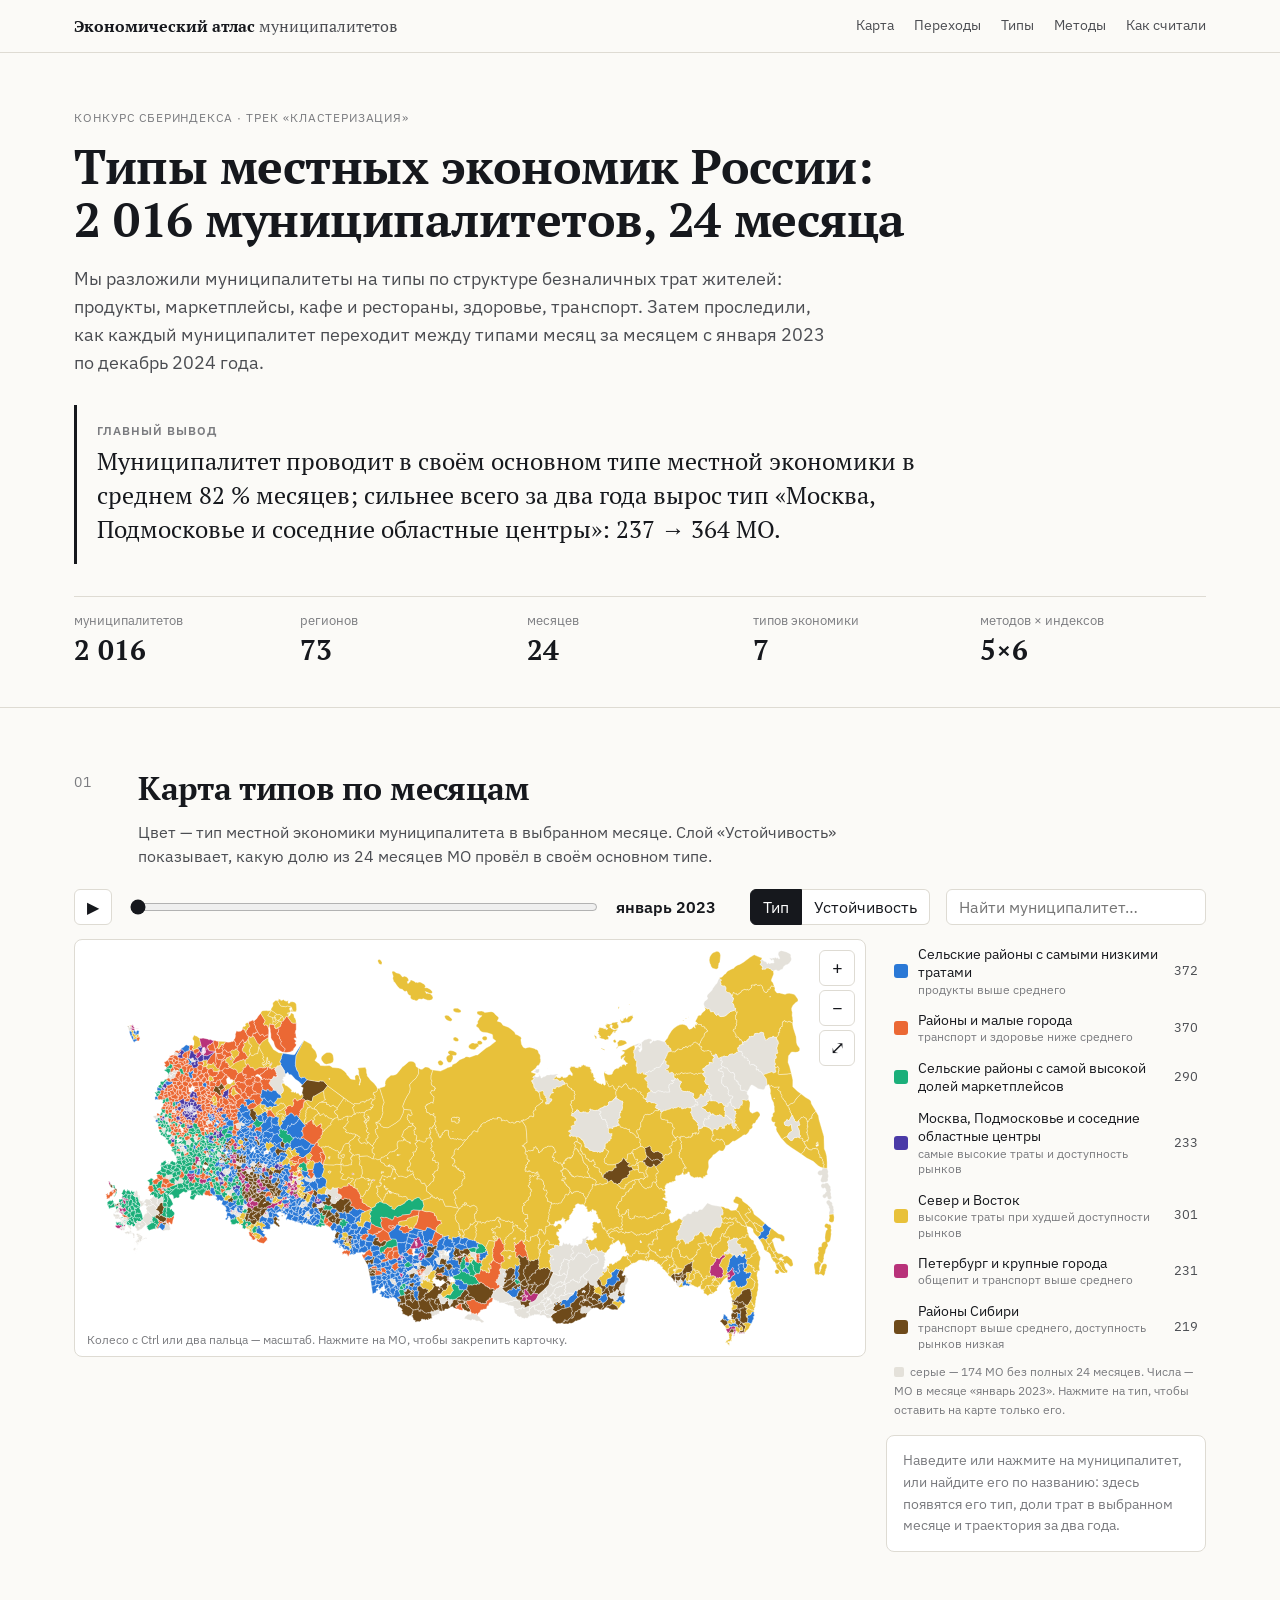
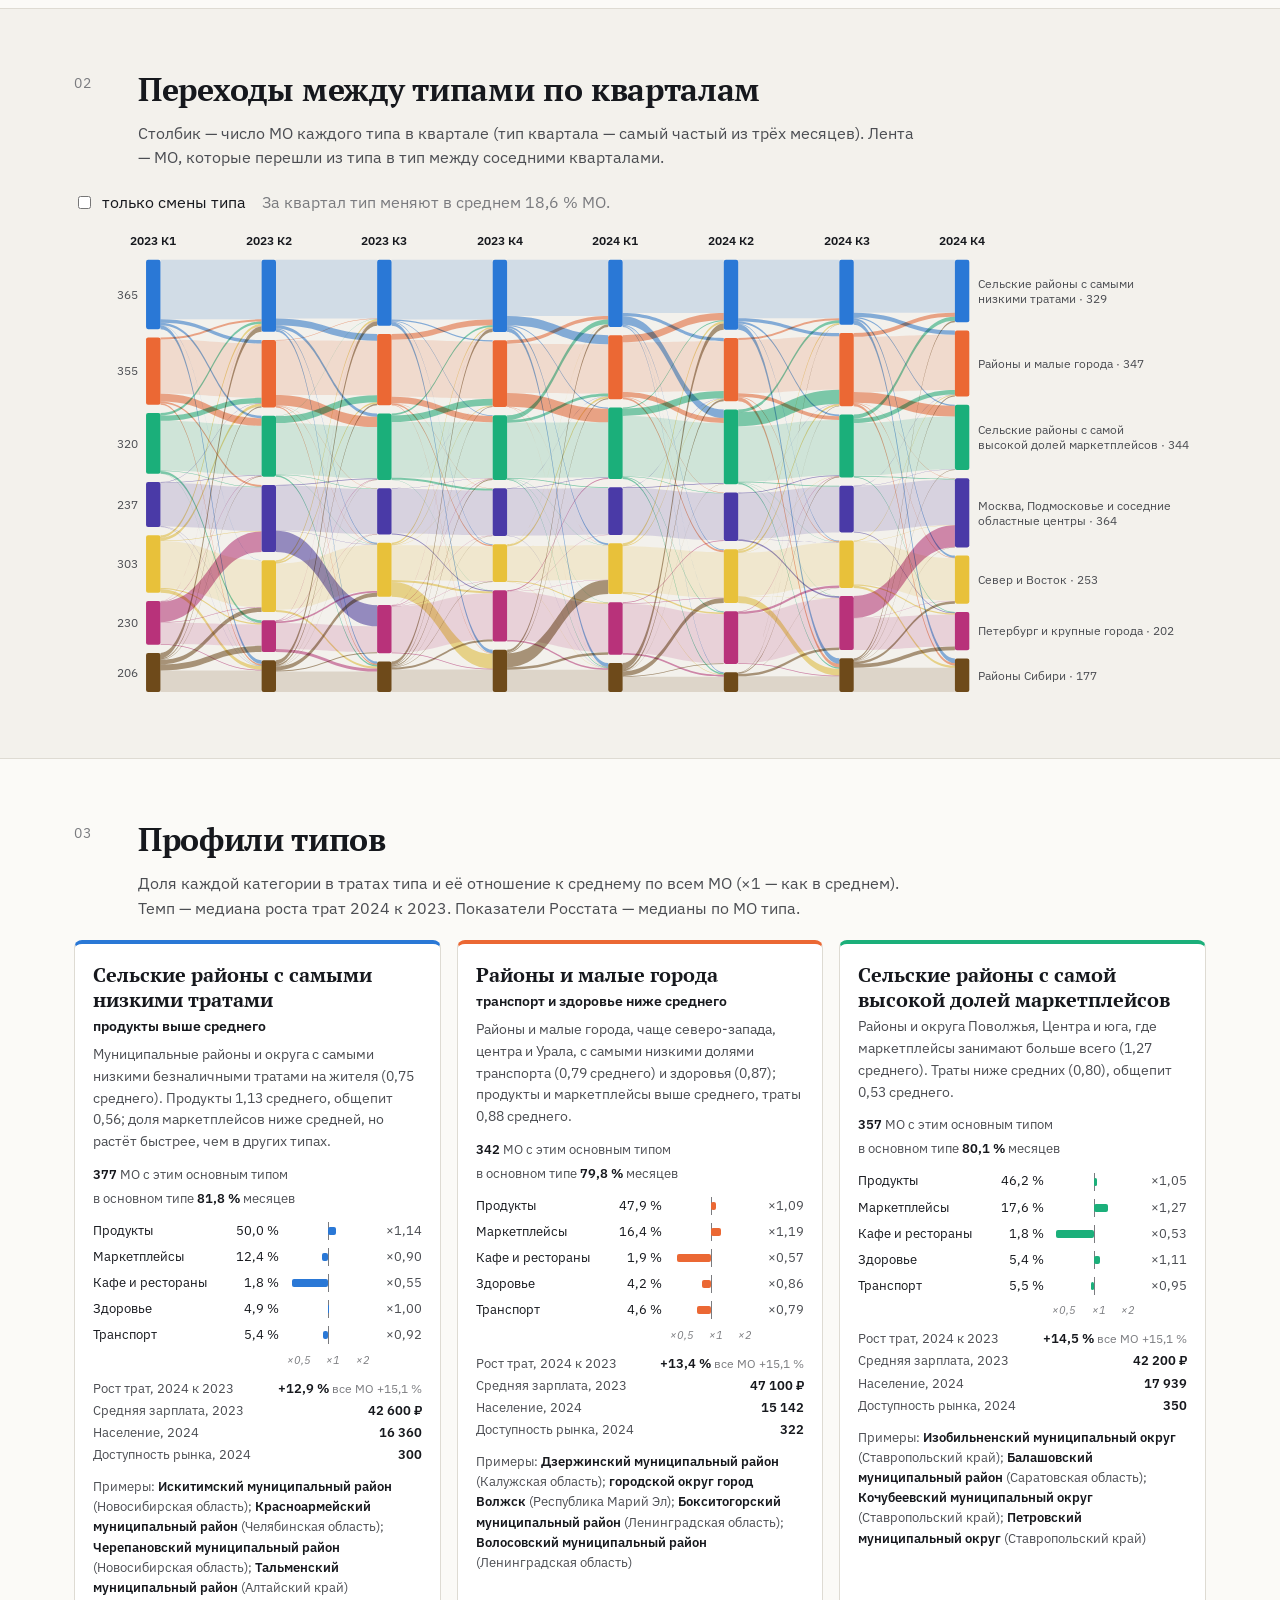
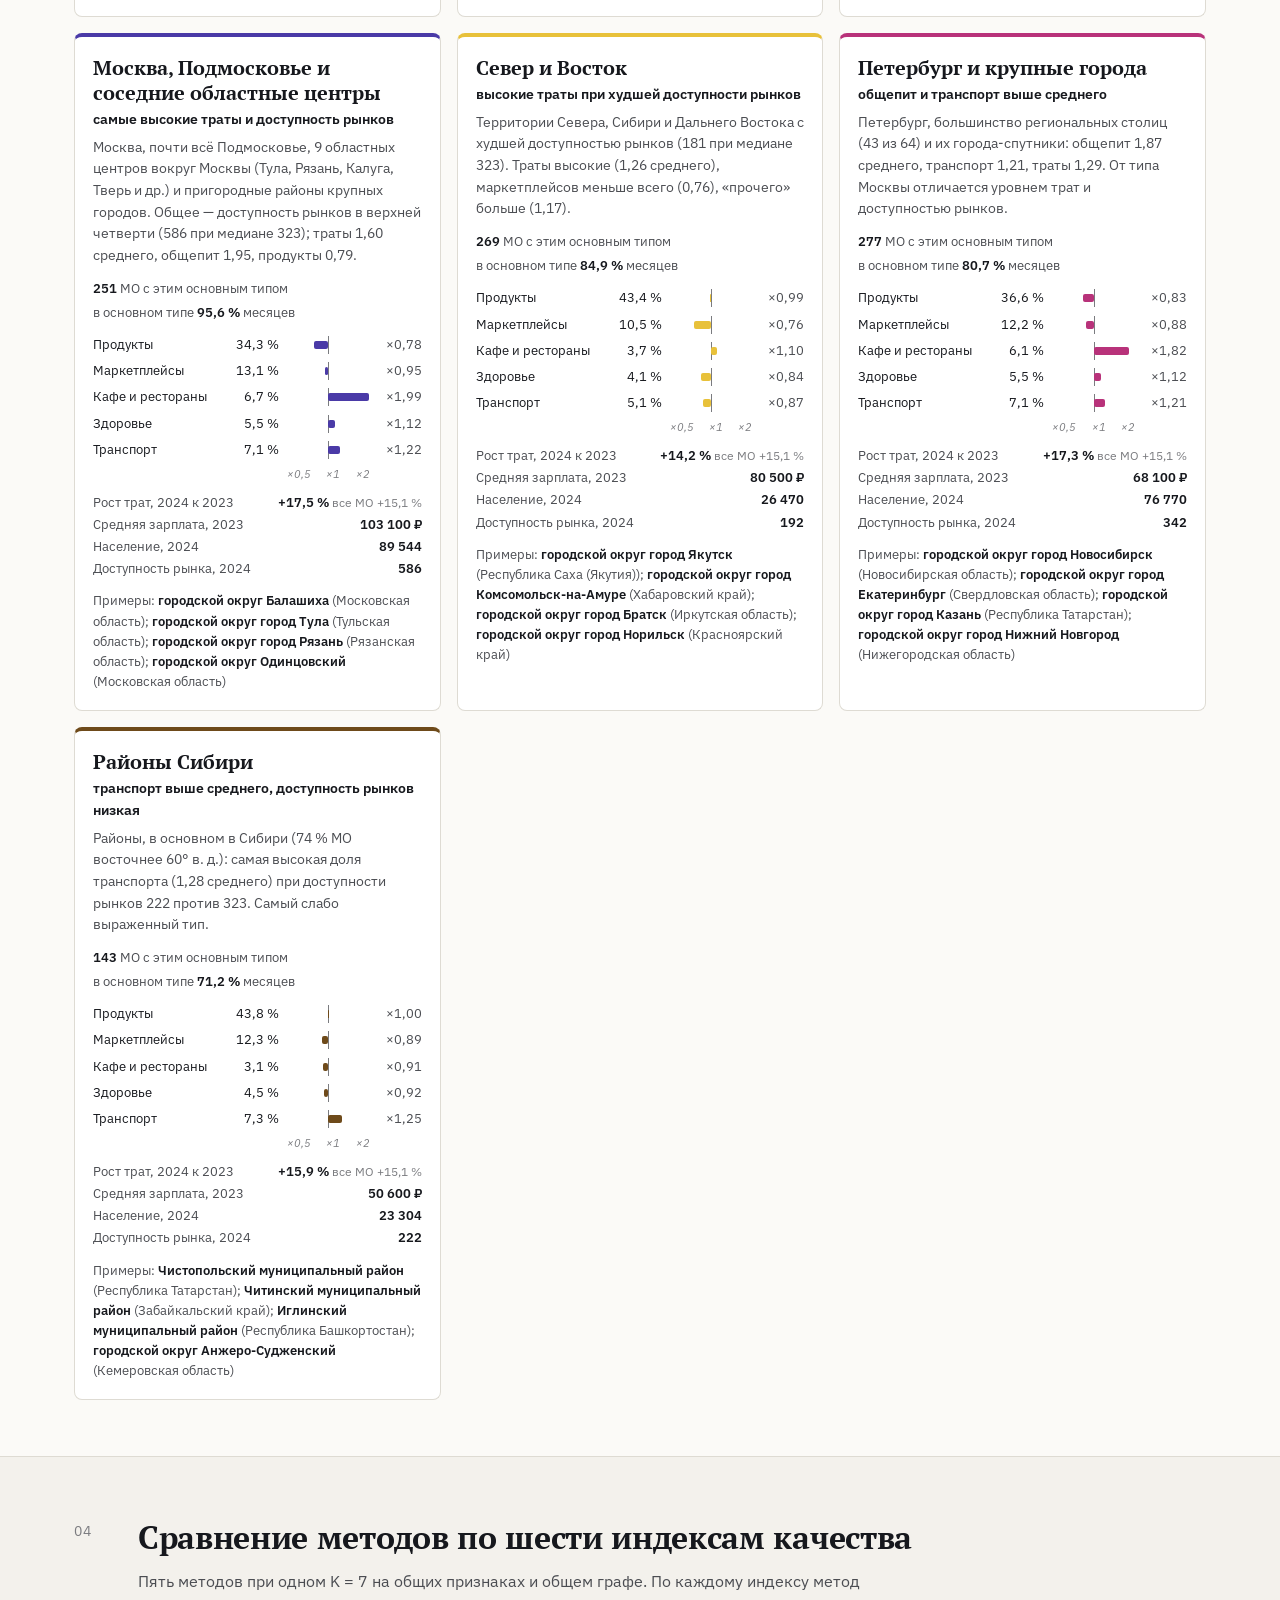
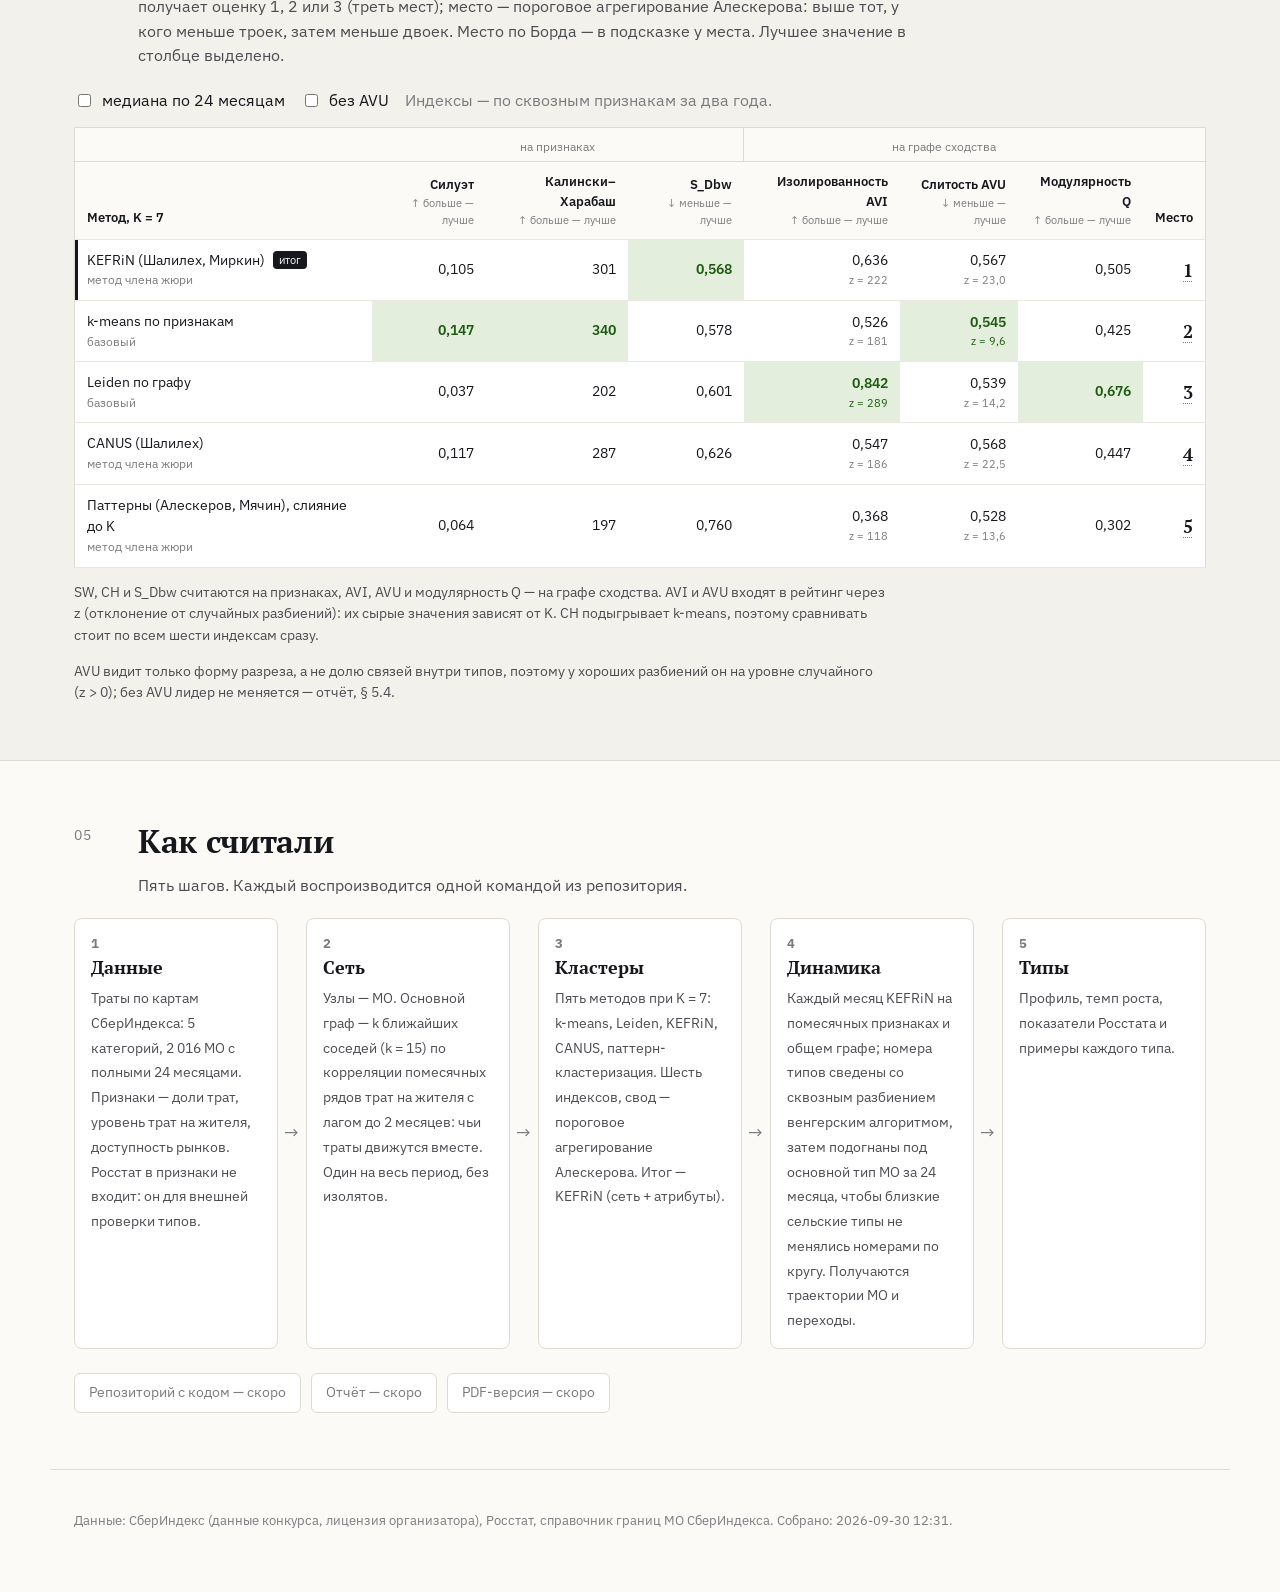
==== site/index.html @ 8ddd63b5 "Экономический атлас муниципалитетов: конвейер, отчёт, лендинг Типы местного потребления 2 016 МО по " ====
<!doctype html>
<html lang="ru">
<head>
<meta charset="utf-8">
<meta name="viewport" content="width=device-width, initial-scale=1">
<title>Экономический атлас муниципалитетов</title>
<meta name="description" content="Типы местных экономик 2 016 муниципалитетов России по безналичным тратам жителей (СберИндекс) и их изменение по месяцам 2023–2024 годов.">
<link rel="preconnect" href="https://fonts.googleapis.com">
<link rel="preconnect" href="https://fonts.gstatic.com" crossorigin>
<link href="https://fonts.googleapis.com/css2?family=IBM+Plex+Sans:wght@400;500;600&family=PT+Serif:wght@400;700&display=swap" rel="stylesheet">
<link rel="stylesheet" href="assets/style.css">
</head>
<body>
<header class="top">
  <div class="wrap top-in">
    <a class="brand" href="#top">Экономический атлас <span>муниципалитетов</span></a>
    <nav>
      <a href="#map">Карта</a><a href="#flows">Переходы</a><a href="#types">Типы</a><a href="#methods">Методы</a><a href="#method">Как считали</a>
    </nav>
  </div>
</header>

<main id="top">
  <section class="hero wrap">
    <p class="kicker">Конкурс СберИндекса · трек «Кластеризация»</p>
    <h1>Типы местных экономик России: <span class="nowrap" id="h-n">2 016</span> муниципалитетов, 24&nbsp;месяца</h1>
    <p class="lede">Мы разложили муниципалитеты на типы по структуре безналичных трат жителей: продукты, маркетплейсы, кафе и рестораны, здоровье, транспорт. Затем проследили, как каждый муниципалитет переходит между типами месяц за месяцем с января 2023 по декабрь 2024 года.</p>
    <p class="headline"><span class="hl-label">Главный вывод</span><span id="headline"></span></p>
    <dl class="facts" id="facts"></dl>
  </section>

  <section class="block" id="map">
    <div class="wrap">
      <header class="sec-head"><span class="num">01</span><div><h2>Карта типов по месяцам</h2>
        <p class="sub">Цвет — тип местной экономики муниципалитета в выбранном месяце. Слой «Устойчивость» показывает, какую долю из 24 месяцев МО провёл в своём основном типе.</p></div></header>
      <div class="controls">
        <button id="play" class="btn" type="button" aria-label="Проиграть по месяцам">▶</button>
        <label class="slider"><span class="sr">Месяц</span><input id="month" type="range" min="0" max="23" value="0" step="1"></label>
        <output id="month-label" class="month-label"></output>
        <div class="seg" role="group" aria-label="Слой карты">
          <button type="button" class="on" data-layer="type">Тип</button><button type="button" data-layer="stab">Устойчивость</button>
        </div>
        <label class="search"><span class="sr">Найти муниципалитет</span>
          <input id="search" list="mo-list" placeholder="Найти муниципалитет…" autocomplete="off"><datalist id="mo-list"></datalist></label>
      </div>
      <div class="map-grid">
        <div class="map-box">
          <svg id="map-svg" role="img" aria-label="Карта муниципалитетов России, окрашенных по типу экономики"></svg>
          <div class="zoom"><button type="button" data-z="in" aria-label="Приблизить">+</button><button type="button" data-z="out" aria-label="Отдалить">−</button><button type="button" data-z="reset" aria-label="Вся страна">⤢</button></div>
          <p class="hint">Колесо с Ctrl или два пальца — масштаб. Нажмите на МО, чтобы закрепить карточку.</p>
        </div>
        <aside class="side">
          <div id="legend" class="legend"></div>
          <div id="card" class="card"><p class="muted">Наведите или нажмите на муниципалитет, или найдите его по названию: здесь появятся его тип, доли трат в выбранном месяце и траектория за два года.</p></div>
        </aside>
      </div>
    </div>
  </section>

  <section class="block alt" id="flows">
    <div class="wrap">
      <header class="sec-head"><span class="num">02</span><div><h2>Переходы между типами по кварталам</h2>
        <p class="sub">Столбик — число МО каждого типа в квартале (тип квартала — самый частый из трёх месяцев). Лента — МО, которые перешли из типа в тип между соседними кварталами.</p></div></header>
      <div class="controls">
        <label class="check"><input type="checkbox" id="only-moves"> только смены типа</label>
        <span class="muted" id="flow-stat"></span>
      </div>
      <p class="swipe muted">Диаграмма шире экрана — листайте вбок.</p>
      <div class="scroll-x"><svg id="alluvial" role="img" aria-label="Аллювиальная диаграмма переходов МО между типами"></svg></div>
    </div>
  </section>

  <section class="block" id="types">
    <div class="wrap">
      <header class="sec-head"><span class="num">03</span><div><h2>Профили типов</h2>
        <p class="sub">Доля каждой категории в тратах типа и её отношение к среднему по всем МО (×1 — как в среднем). Темп — медиана роста трат 2024 к 2023. Показатели Росстата — медианы по МО типа.</p></div></header>
      <div id="profiles" class="profiles"></div>
    </div>
  </section>

  <section class="block alt" id="methods">
    <div class="wrap">
      <header class="sec-head"><span class="num">04</span><div><h2>Сравнение методов по шести индексам качества</h2>
        <p class="sub">Пять методов при одном K&nbsp;=&nbsp;7 на общих признаках и общем графе. По каждому индексу метод получает оценку 1, 2 или 3 (треть мест); место — пороговое агрегирование Алескерова: выше тот, у кого меньше троек, затем меньше двоек. Место по Борда — в подсказке у места. Лучшее значение в столбце выделено.</p></div></header>
      <div class="controls">
        <label class="check"><input type="checkbox" id="m-month"> медиана по 24 месяцам</label>
        <label class="check"><input type="checkbox" id="m-noavu"> без AVU</label>
        <span class="muted" id="m-state"></span>
      </div>
      <p class="swipe muted">Таблица шире экрана — листайте вбок, место в последнем столбце.</p>
      <div class="scroll-x"><table id="methods-table" class="mtable"></table></div>
      <p class="note">SW, CH и S_Dbw считаются на признаках, AVI, AVU и модулярность Q — на графе сходства. AVI и AVU входят в рейтинг через z (отклонение от случайных разбиений): их сырые значения зависят от K. CH подыгрывает k-means, поэтому сравнивать стоит по всем шести индексам сразу.</p>
      <p class="note">AVU видит только форму разреза, а не долю связей внутри типов, поэтому у хороших разбиений он на уровне случайного (z&nbsp;&gt;&nbsp;0); без AVU лидер не меняется — <span id="avu-link"></span>.</p>
    </div>
  </section>

  <section class="block" id="method">
    <div class="wrap">
      <header class="sec-head"><span class="num">05</span><div><h2>Как считали</h2>
        <p class="sub">Пять шагов. Каждый воспроизводится одной командой из репозитория.</p></div></header>
      <ol class="pipeline">
        <li><b>Данные</b><span>Траты по картам СберИндекса: 5 категорий, 2 016 МО с полными 24 месяцами. Признаки — доли трат, уровень трат на жителя, доступность рынков. Росстат в признаки не входит: он для внешней проверки типов.</span></li>
        <li><b>Сеть</b><span>Узлы — МО. Основной граф — k ближайших соседей (k&nbsp;=&nbsp;15) по корреляции помесячных рядов трат на жителя с лагом до 2 месяцев: чьи траты движутся вместе. Один на весь период, без изолятов.</span></li>
        <li><b>Кластеры</b><span>Пять методов при K&nbsp;=&nbsp;7: k-means, Leiden, KEFRiN, CANUS, паттерн-кластеризация. Шесть индексов, свод — пороговое агрегирование Алескерова. Итог — KEFRiN (сеть + атрибуты).</span></li>
        <li><b>Динамика</b><span>Каждый месяц KEFRiN на помесячных признаках и общем графе; номера типов сведены со сквозным разбиением венгерским алгоритмом, затем подогнаны под основной тип МО за 24 месяца, чтобы близкие сельские типы не менялись номерами по кругу. Получаются траектории МО и переходы.</span></li>
        <li><b>Типы</b><span>Профиль, темп роста, показатели Росстата и примеры каждого типа.</span></li>
      </ol>
      <p class="links" id="links"></p>
    </div>
  </section>
</main>

<footer class="foot wrap">
  <p>Данные: СберИндекс (данные конкурса, лицензия организатора), Росстат, справочник границ МО СберИндекса. Собрано: <span id="built"></span>.</p>
</footer>

<div id="tip" class="tip" hidden></div>
<script src="vendor/d3.min.js"></script>
<script src="data/atlas.js"></script>
<script src="assets/app.js"></script>
</body>
</html>
---- site/assets/style.css ----
:root {
  --bg: #fbfaf7;
  --bg-alt: #f3f1ec;
  --surface: #ffffff;
  --ink: #16181d;
  --ink-2: #4b4d52;
  --ink-3: #7a7b7f;
  --rule: #dedbd3;
  --rule-2: #ebe8e1;
  --accent: #1c5cab;
  --best: #e3efdc;
  --best-ink: #1d5b12;
  --warn-bg: #fff4d1;
  --warn-ink: #6b4d00;
  --serif: "PT Serif", Georgia, "Times New Roman", serif;
  --sans: "IBM Plex Sans", system-ui, -apple-system, "Segoe UI", Roboto, sans-serif;
}
* { box-sizing: border-box; }
html { scroll-behavior: smooth; scroll-padding-top: 64px; }
body { margin: 0; background: var(--bg); color: var(--ink); font: 16px/1.55 var(--sans); font-variant-numeric: tabular-nums; -webkit-font-smoothing: antialiased; }
.wrap { max-width: 1180px; margin: 0 auto; padding: 0 24px; }
h1, h2 { font-family: var(--serif); font-weight: 700; letter-spacing: -0.01em; }
a { color: var(--accent); }
.nowrap { white-space: nowrap; }
.muted { color: var(--ink-3); }
.sr { position: absolute; width: 1px; height: 1px; overflow: hidden; clip: rect(0 0 0 0); }
button { font: inherit; color: inherit; }

.stub-note { background: var(--warn-bg); color: var(--warn-ink); border: 1px solid #ecd48a; border-radius: 6px; font-size: 14px; padding: 8px 14px; margin: -4px 0 18px; max-width: 820px; }
.stub-note b { font-weight: 600; }

.top { position: sticky; top: 0; z-index: 20; background: rgba(251,250,247,.94); backdrop-filter: blur(6px); border-bottom: 1px solid var(--rule); }
.top-in { display: flex; align-items: center; justify-content: space-between; gap: 16px; height: 52px; }
.brand { font-family: var(--serif); font-weight: 700; color: var(--ink); text-decoration: none; white-space: nowrap; }
.brand span { font-weight: 400; color: var(--ink-2); }
.top nav { display: flex; gap: 20px; overflow-x: auto; scrollbar-width: none; }
.top nav a { color: var(--ink-2); text-decoration: none; font-size: 14px; white-space: nowrap; }
.top nav a:hover { color: var(--ink); }

.hero { padding: 56px 24px 40px; }
.kicker { text-transform: uppercase; letter-spacing: .08em; font-size: 12px; color: var(--ink-3); margin: 0 0 12px; }
.hero h1 { font-size: clamp(30px, 4.4vw, 48px); line-height: 1.12; margin: 0 0 18px; max-width: 900px; }
.lede { font-size: 18px; color: var(--ink-2); max-width: 760px; margin: 0 0 28px; }
.headline { font-family: var(--serif); font-size: clamp(19px, 2.2vw, 24px); line-height: 1.4; max-width: 900px; margin: 0 0 32px; padding: 18px 0 18px 20px; border-left: 3px solid var(--ink); }
.hl-label { display: block; font: 600 12px/1.4 var(--sans); text-transform: uppercase; letter-spacing: .08em; color: var(--ink-3); margin-bottom: 6px; }
.facts { display: grid; grid-template-columns: repeat(5, minmax(0, 1fr)); gap: 0; margin: 0; border-top: 1px solid var(--rule); }
.facts div { padding: 14px 16px 0 0; }
.facts dt { font-size: 13px; color: var(--ink-3); }
.facts dd { margin: 2px 0 0; font: 700 28px/1.2 var(--serif); }

.block { padding: 56px 0; border-top: 1px solid var(--rule); }
.block.alt { background: var(--bg-alt); }
.sec-head { display: grid; grid-template-columns: 56px 1fr; gap: 8px; margin-bottom: 20px; }
.num { font: 400 14px/2.6 var(--sans); color: var(--ink-3); letter-spacing: .06em; }
.sec-head h2 { font-size: clamp(24px, 2.8vw, 32px); margin: 0 0 6px; }
.sub { margin: 0; color: var(--ink-2); max-width: 780px; }

.controls { display: flex; flex-wrap: wrap; align-items: center; gap: 12px 16px; margin: 0 0 14px; }
.btn, .seg button, .zoom button { border: 1px solid var(--rule); background: var(--surface); border-radius: 6px; height: 36px; min-width: 36px; padding: 0 12px; cursor: pointer; }
.btn:hover, .seg button:hover, .zoom button:hover { border-color: var(--ink-3); }
.slider { flex: 1 1 260px; display: flex; }
.slider input { width: 100%; accent-color: var(--ink); }
.month-label { font-weight: 600; min-width: 118px; }
.seg { display: inline-flex; }
.seg button { border-radius: 0; }
.seg button:first-child { border-radius: 6px 0 0 6px; }
.seg button:last-child { border-radius: 0 6px 6px 0; border-left: 0; }
.seg button.on { background: var(--ink); color: #fff; border-color: var(--ink); }
.search input { height: 36px; width: 260px; max-width: 100%; border: 1px solid var(--rule); border-radius: 6px; padding: 0 12px; font: inherit; background: var(--surface); }
.check { display: inline-flex; gap: 8px; align-items: center; cursor: pointer; }
.check input { accent-color: var(--ink); }

.map-grid { display: grid; grid-template-columns: minmax(0, 1fr) 320px; gap: 20px; align-items: start; }
.map-box { position: relative; background: var(--surface); border: 1px solid var(--rule); border-radius: 8px; overflow: hidden; }
#map-svg { display: block; width: 100%; height: auto; aspect-ratio: 1.9; touch-action: pan-y; }
#map-svg path { stroke: #fff; stroke-width: .35; vector-effect: non-scaling-stroke; cursor: pointer; }
#map-svg path.sel { stroke: var(--ink); stroke-width: 1.8; }
.zoom { position: absolute; top: 10px; right: 10px; display: flex; flex-direction: column; gap: 4px; }
.zoom button { padding: 0; font-size: 18px; line-height: 1; }
.hint { position: absolute; left: 12px; bottom: 6px; margin: 0; font-size: 12px; color: var(--ink-3); pointer-events: none; }

.side { display: grid; gap: 16px; }
.legend { display: grid; gap: 2px; }
.legend button { display: grid; grid-template-columns: 14px 1fr auto; gap: 10px; align-items: center; text-align: left; border: 0; background: none; padding: 6px 8px; border-radius: 6px; cursor: pointer; }
.legend button:hover { background: var(--bg-alt); }
.legend button.off { opacity: .35; }
.legend .sw { width: 14px; height: 14px; border-radius: 3px; }
.legend .nm { font-size: 14px; line-height: 1.3; }
.legend .nm small { display: block; color: var(--ink-3); font-size: 12px; }
.legend .ct { font-size: 13px; color: var(--ink-2); }
.legend-note { font-size: 12px; color: var(--ink-3); margin: 4px 8px 0; }
.sw-inline { display: inline-block; width: 10px; height: 10px; border-radius: 2px; background: #e4e1da; margin-right: 6px; vertical-align: -1px; }
.ramp { height: 10px; border-radius: 3px; margin: 6px 8px 2px; }
.ramp-ax { display: flex; justify-content: space-between; font-size: 12px; color: var(--ink-3); margin: 0 8px; }

.card { background: var(--surface); border: 1px solid var(--rule); border-radius: 8px; padding: 14px 16px; font-size: 14px; }
.card p { margin: 0; }
.card h3 { font: 700 17px/1.3 var(--serif); margin: 0 0 2px; }
.card .reg { color: var(--ink-3); font-size: 13px; margin-bottom: 10px; }
.type-pill { display: inline-flex; align-items: center; gap: 6px; font-weight: 600; margin-bottom: 10px; }
.type-pill i { width: 10px; height: 10px; border-radius: 2px; display: inline-block; }
.bars { display: grid; grid-template-columns: 1fr 44px; gap: 4px 8px; align-items: center; margin: 6px 0 10px; }
.bars .lbl { font-size: 12px; color: var(--ink-2); grid-column: 1 / -1; margin-top: 2px; }
.bars .trk { position: relative; height: 8px; background: var(--rule-2); border-radius: 2px; }
.bars .val { position: absolute; left: 0; top: 0; bottom: 0; background: var(--ink-2); border-radius: 2px; }
.bars .avg { position: absolute; top: -3px; bottom: -3px; width: 2px; background: var(--ink); }
.bars .n { text-align: right; font-size: 13px; }
.traj { display: grid; grid-template-columns: repeat(24, 1fr); gap: 2px; margin: 6px 0 2px; }
.traj i { height: 16px; border-radius: 2px; display: block; }
.traj i.now { outline: 2px solid var(--ink); outline-offset: 1px; }
.traj-ax { display: flex; justify-content: space-between; font-size: 11px; color: var(--ink-3); }
.cap { font-size: 12px; color: var(--ink-3); margin-top: 8px; }

.scroll-x { overflow-x: auto; }
.swipe { display: none; font-size: 13px; margin: 0 0 6px; }
#alluvial { display: block; min-width: 720px; width: 100%; height: auto; }
#alluvial .link { mix-blend-mode: multiply; }
#alluvial text { font: 12px var(--sans); fill: var(--ink-2); }
#alluvial text.q { font-weight: 600; fill: var(--ink); }

.profiles { display: grid; grid-template-columns: repeat(auto-fill, minmax(340px, 1fr)); gap: 16px; }
.prof { background: var(--surface); border: 1px solid var(--rule); border-radius: 8px; padding: 18px; border-top: 4px solid var(--c); }
.prof h3 { font: 700 20px/1.25 var(--serif); margin: 0 0 4px; }
.prof .rest { font-weight: 600; font-size: 14px; margin: 0 0 6px; }
.prof .desc { color: var(--ink-2); font-size: 14px; margin: 0 0 12px; }
.prof .meta { display: flex; flex-wrap: wrap; gap: 4px 16px; font-size: 13px; color: var(--ink-2); margin-bottom: 12px; }
.prof .meta b { color: var(--ink); font-weight: 600; }
.ratio { display: grid; grid-template-columns: 128px 50px 1fr 44px; gap: 6px 8px; align-items: center; font-size: 13px; margin-bottom: 12px; }
.ratio .v { text-align: right; }
.ratio .x { text-align: right; color: var(--ink-2); }
.ratio .trk { position: relative; height: 12px; }
.ratio .trk::before { content: ""; position: absolute; left: 50%; top: -3px; bottom: -3px; width: 1px; background: var(--ink-3); }
.ratio .bar { position: absolute; top: 2px; bottom: 2px; background: var(--c); border-radius: 2px; }
.ratio-ax { display: grid; grid-template-columns: 128px 50px 1fr 44px; gap: 8px; font-size: 11px; color: var(--ink-3); margin: -6px 0 10px; }
.ratio-ax span:nth-child(3) { display: flex; justify-content: space-between; }
.prof dl { display: grid; grid-template-columns: 1fr auto; gap: 2px 12px; margin: 0 0 12px; font-size: 13px; }
.prof dt { color: var(--ink-2); }
.prof dd { margin: 0; text-align: right; font-weight: 600; white-space: nowrap; }
.prof dd .muted { font-weight: 400; font-size: 12px; }
.prof .ex { font-size: 13px; color: var(--ink-2); margin: 0; }
.prof .ex b { color: var(--ink); font-weight: 600; }

.mtable { width: 100%; border-collapse: collapse; background: var(--surface); border: 1px solid var(--rule); font-size: 14px; min-width: 760px; }
.mtable th, .mtable td { padding: 10px 12px; border-bottom: 1px solid var(--rule-2); text-align: right; }
.mtable th:first-child, .mtable td:first-child { text-align: left; min-width: 190px; position: sticky; left: 0; background: var(--surface); z-index: 1; }
.mtable thead th:first-child { background: var(--bg); }
.mtable thead th { font-weight: 600; font-size: 13px; vertical-align: bottom; background: var(--bg); }
.mtable tr.grp th { text-align: center; font-size: 12px; font-weight: 400; color: var(--ink-3); border-bottom: 1px solid var(--rule); padding-bottom: 4px; }
.mtable tr.grp th:nth-child(3) { border-left: 1px solid var(--rule); }
.mtable thead small { display: block; font-weight: 400; color: var(--ink-3); }
.mtable td.best { background: var(--best); color: var(--best-ink); font-weight: 600; }
.mtable .fam { display: block; font-size: 12px; color: var(--ink-3); }
.mtable td small { display: block; font-size: 11px; color: var(--ink-3); font-weight: 400; }
.mtable td.best small { color: var(--best-ink); }
.mtable .off { opacity: .35; }
.mtable .tag { display: inline-block; margin-left: 8px; padding: 0 6px; border-radius: 4px; background: var(--ink); color: #fff; font-size: 11px; line-height: 18px; vertical-align: 1px; }
.mtable td.place { font: 700 18px var(--serif); cursor: help; text-decoration: underline dotted var(--ink-3); text-underline-offset: 4px; text-decoration-thickness: 1px; }
.mtable tr.win td:first-child { box-shadow: inset 3px 0 0 var(--ink); }
.note { font-size: 14px; color: var(--ink-2); max-width: 820px; margin: 14px 0 0; }

.pipeline { list-style: none; padding: 0; margin: 0 0 24px; display: grid; grid-template-columns: repeat(5, minmax(0, 1fr)); gap: 28px; counter-reset: s; }
.pipeline li { position: relative; background: var(--surface); border: 1px solid var(--rule); border-radius: 8px; padding: 16px; counter-increment: s; }
.pipeline li::before { content: counter(s); font: 700 13px var(--sans); color: var(--ink-3); display: block; margin-bottom: 4px; }
.pipeline li:not(:last-child)::after { content: "→"; position: absolute; right: -22px; top: 50%; transform: translateY(-50%); color: var(--ink-3); font-size: 18px; }
.pipeline b { display: block; font: 700 18px/1.3 var(--serif); margin-bottom: 6px; }
.pipeline span { font-size: 14px; color: var(--ink-2); }
.links { display: flex; flex-wrap: wrap; gap: 10px; margin: 0; }
.links a, .links span { border: 1px solid var(--rule); background: var(--surface); padding: 8px 14px; border-radius: 6px; text-decoration: none; color: var(--ink); font-size: 14px; }
.links span { color: var(--ink-3); }

.foot { padding: 28px 24px 48px; font-size: 13px; color: var(--ink-3); border-top: 1px solid var(--rule); }
.tip { position: fixed; z-index: 30; pointer-events: none; background: var(--surface); border: 1px solid var(--rule); border-radius: 6px; box-shadow: 0 6px 24px rgba(0,0,0,.10); padding: 10px 12px; font-size: 13px; max-width: 300px; }
.tip b { display: block; font-size: 14px; }
.tip .r { color: var(--ink-3); font-size: 12px; margin-bottom: 6px; }
.tip table { border-collapse: collapse; width: 100%; margin-top: 4px; }
.tip td { padding: 1px 0; }
.tip td:last-child { text-align: right; padding-left: 12px; }

@media (max-width: 980px) {
  .map-grid { grid-template-columns: 1fr; }
  .pipeline { grid-template-columns: 1fr; gap: 22px; }
  .pipeline li:not(:last-child)::after { content: "↓"; right: auto; left: 50%; top: auto; bottom: -22px; transform: translateX(-50%); }
  .facts { grid-template-columns: repeat(3, minmax(0, 1fr)); }
}
@media (max-width: 640px) {
  .wrap { padding: 0 16px; }
  .hero { padding: 32px 16px 28px; }
  .lede { font-size: 16px; }
  .facts { grid-template-columns: repeat(2, minmax(0, 1fr)); }
  .facts dd { font-size: 24px; }
  .sec-head { grid-template-columns: 1fr; }
  .num { line-height: 1; }
  .block { padding: 40px 0; }
  .top nav { display: none; }
  .search, .search input { width: 100%; }
  .hint { display: none; }
  .swipe { display: block; }
  .profiles { grid-template-columns: 1fr; }
  .ratio, .ratio-ax { grid-template-columns: 96px 44px 1fr 40px; }
}

/* Печать и site/landing.pdf (scripts/build_pdf.py): без управления, разделы с новой страницы, таблицы целиком */
@media print {
  @page { size: A4; margin: 10mm; }
  html, body { background: #fff; }
  body { -webkit-print-color-adjust: exact; print-color-adjust: exact; }
  .top, .zoom, .hint, .swipe, .tip, #card,
  .controls .btn, .controls .slider, .controls .seg, .controls .search, .controls .check { display: none !important; }
  .hero { padding-top: 8px; }
  .block { padding: 16px 0 0; border-top: 0; break-before: page; }
  .foot { padding: 12px 0 0; break-inside: avoid; }
  .sec-head { break-after: avoid; margin-bottom: 12px; }
  .prof, .map-box, .legend, .pipeline li, .mtable tr, .scroll-x { break-inside: avoid; }
  .scroll-x { overflow: visible; }
  #alluvial { min-width: 0; }
  .mtable { min-width: 0; font-size: 11px; }
  .mtable th, .mtable td { padding: 6px; }
  .mtable th:first-child, .mtable td:first-child { min-width: 150px; position: static; }
}
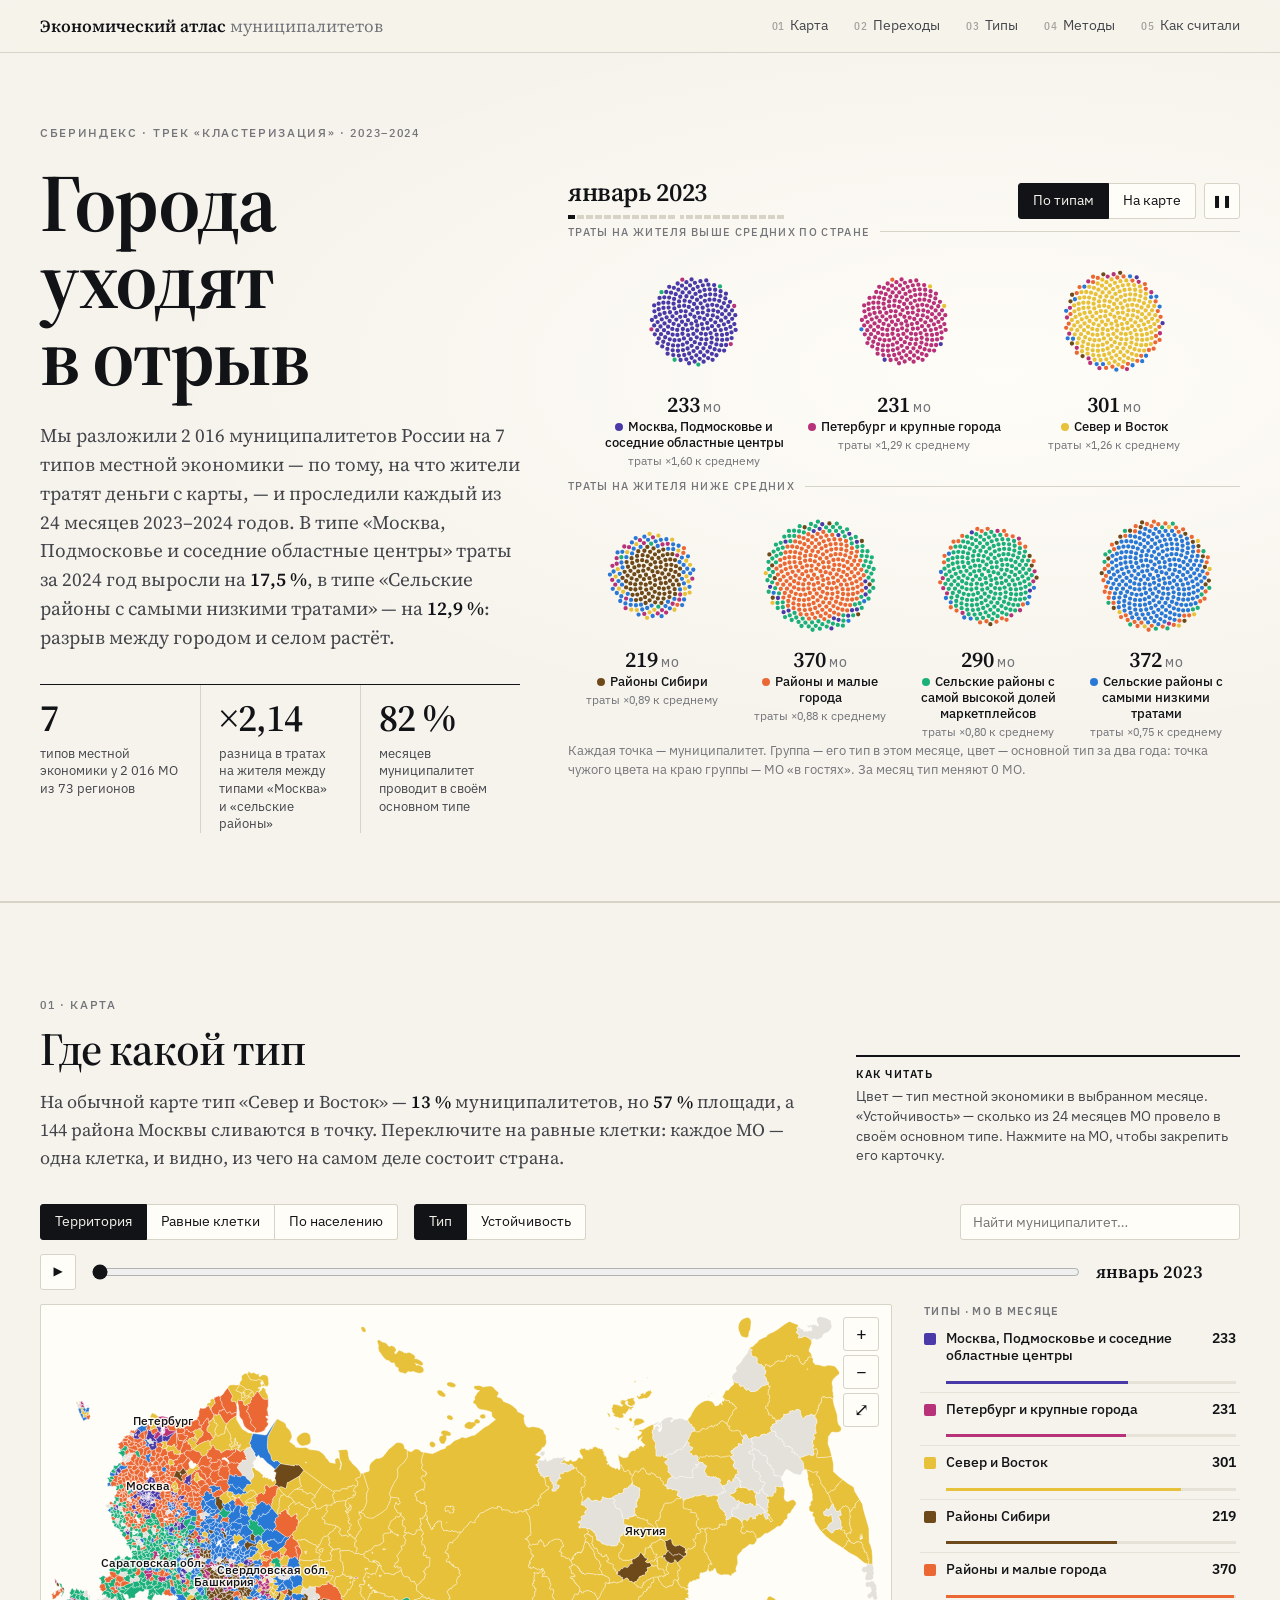
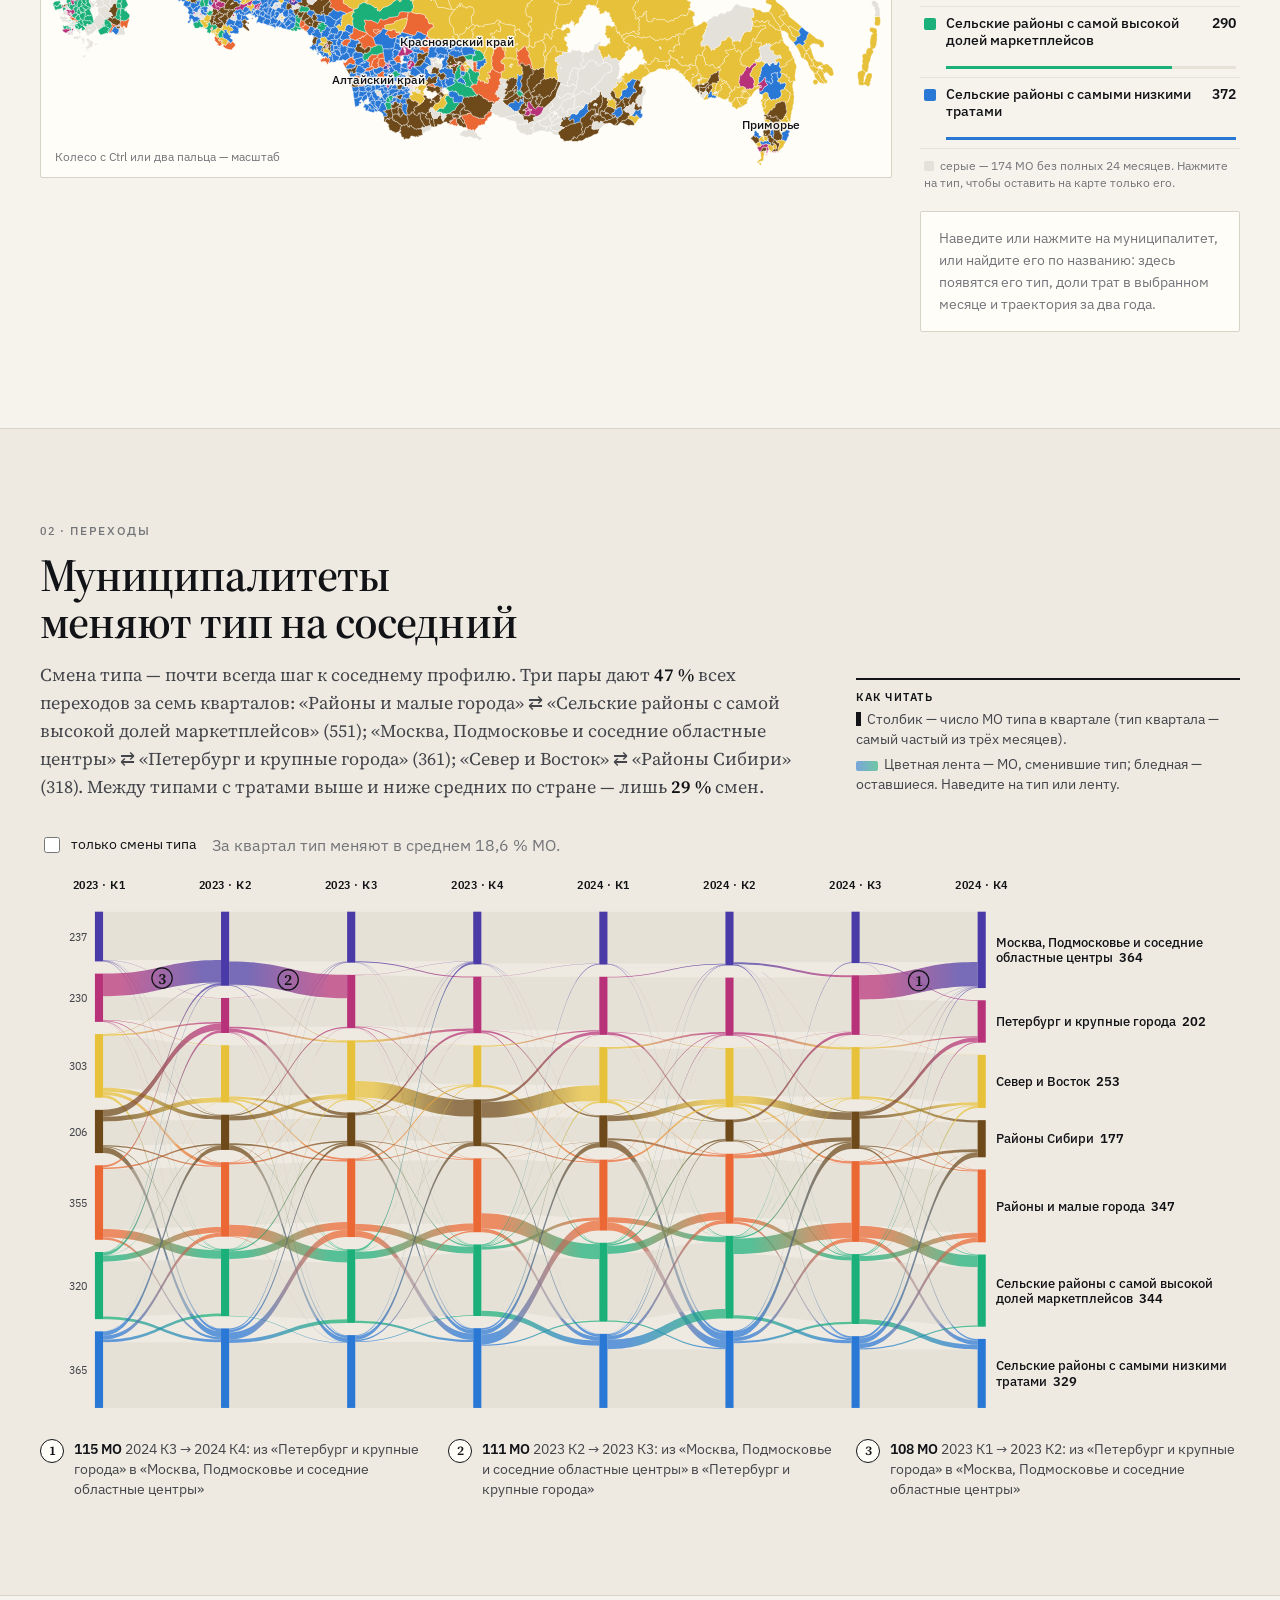
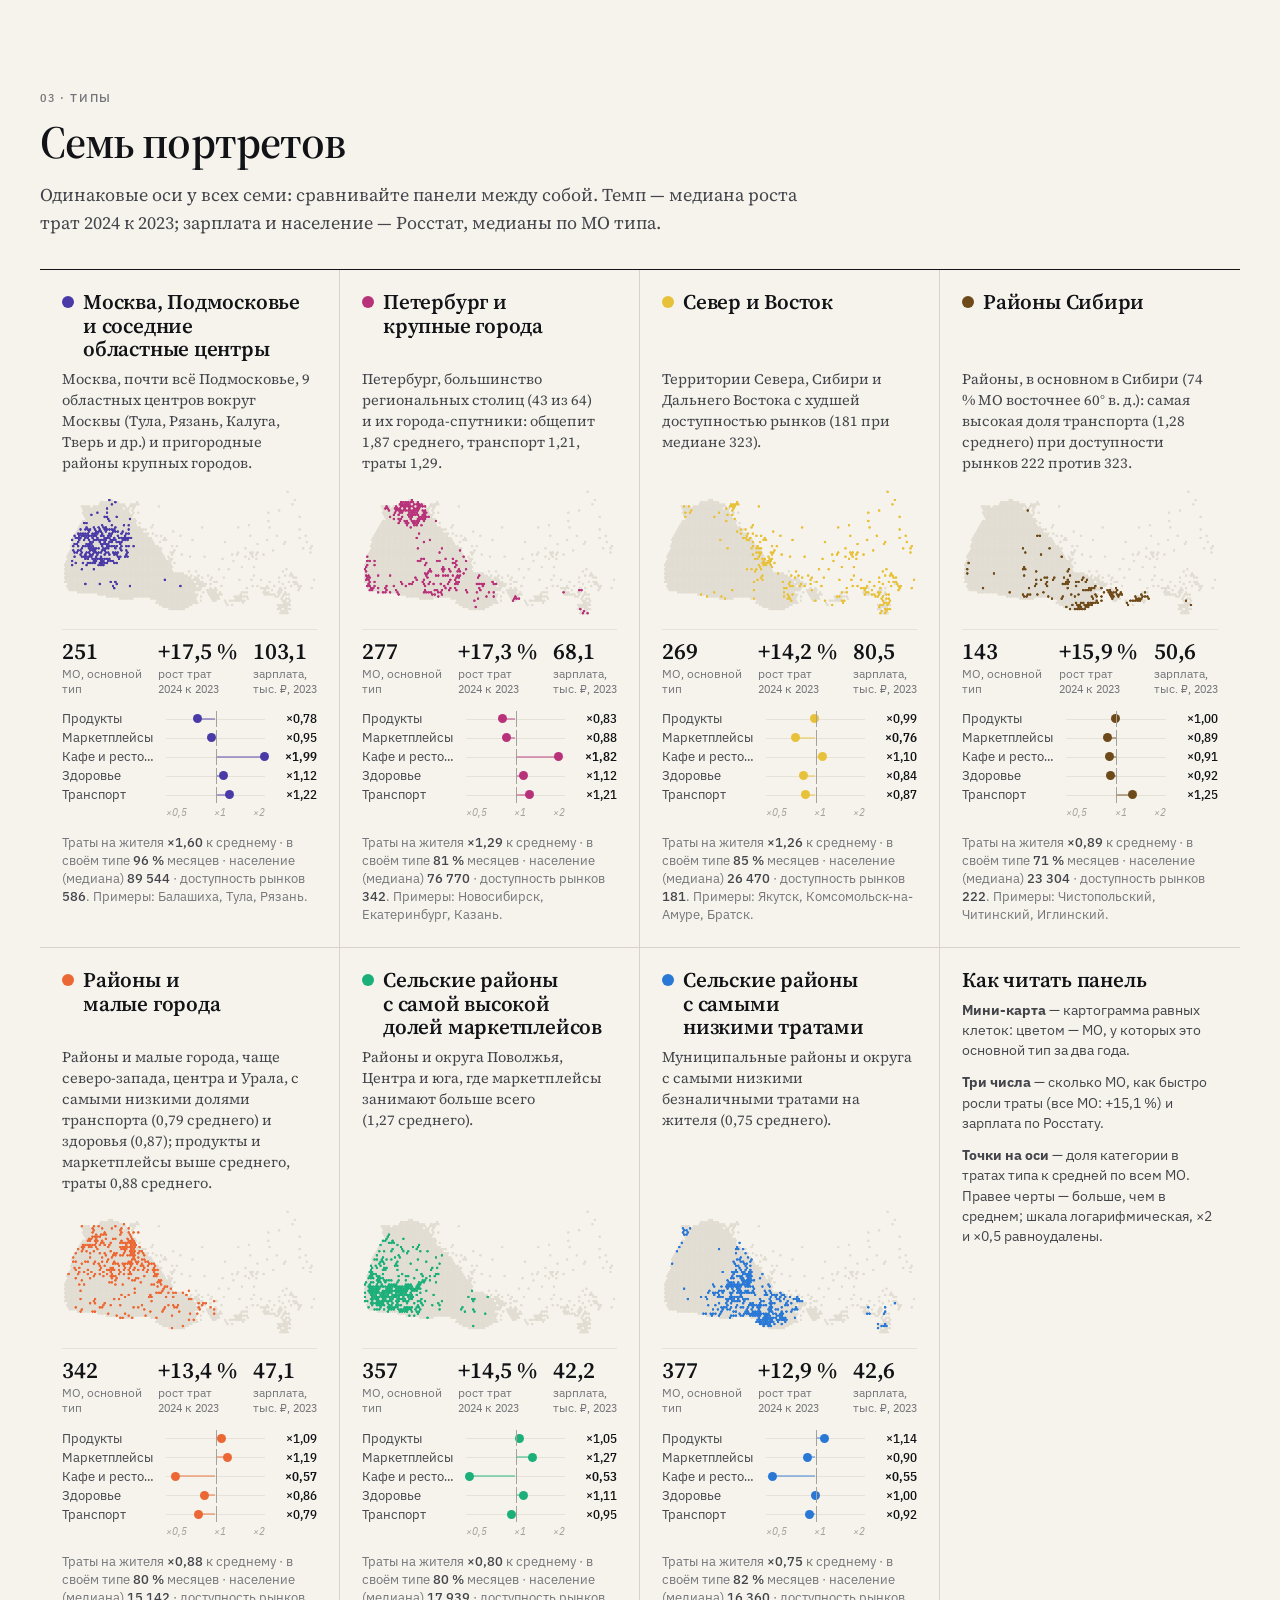
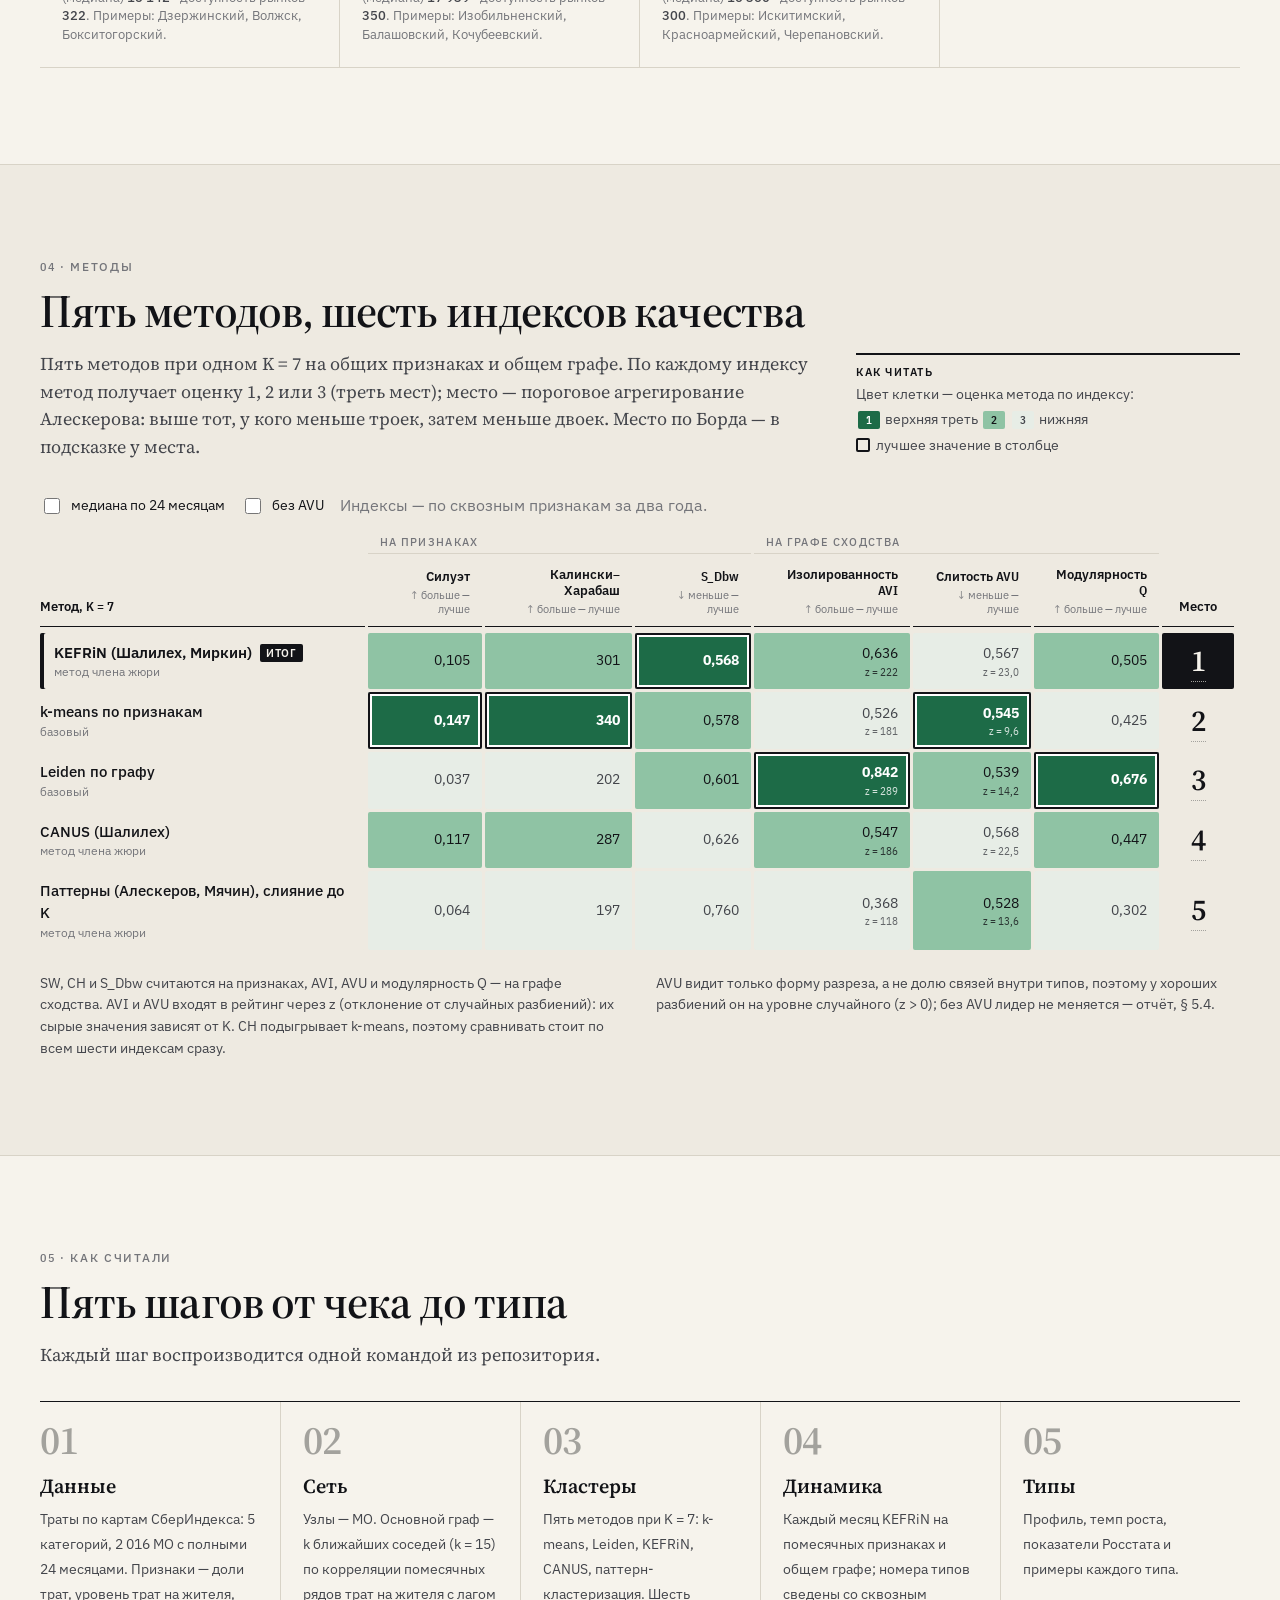
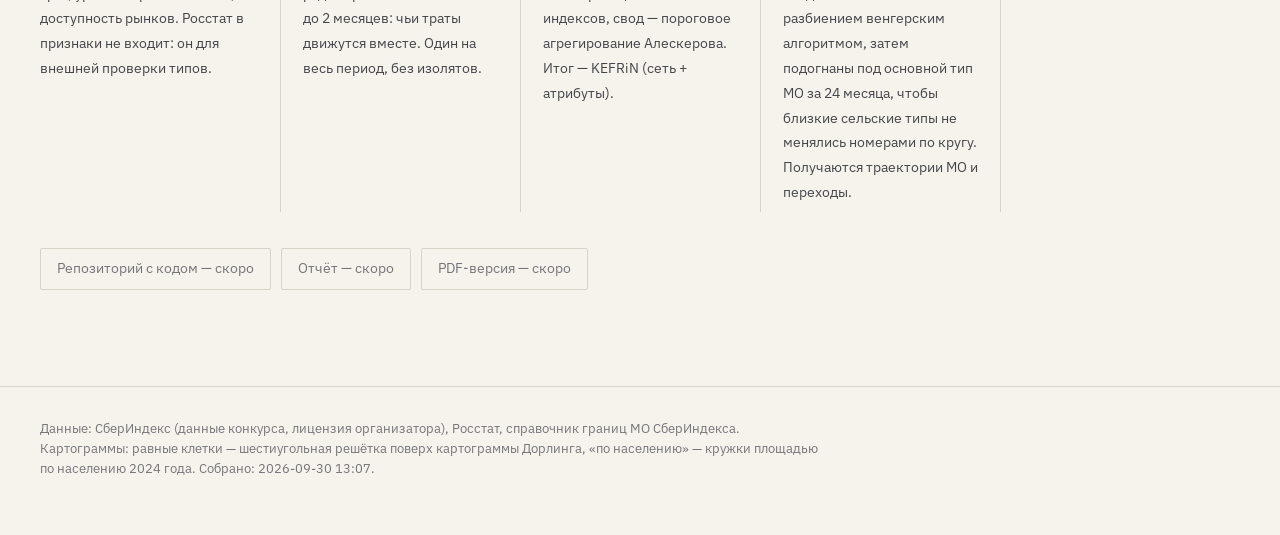
==== commit 74c97267: "Лендинг: редакционный дизайн, карта из равных клеток, переходы к соседнему типу; доступность рынков " ====
--- a/site/index.html
+++ b/site/index.html
@@ -4,50 +4,80 @@
 <meta charset="utf-8">
 <meta name="viewport" content="width=device-width, initial-scale=1">
 <title>Экономический атлас муниципалитетов</title>
-<meta name="description" content="Типы местных экономик 2 016 муниципалитетов России по безналичным тратам жителей (СберИндекс) и их изменение по месяцам 2023–2024 годов.">
+<meta name="description" content="Семь типов местной экономики 2 016 муниципалитетов России по безналичным тратам жителей (СберИндекс) и их переходы по месяцам 2023–2024 годов.">
+<meta name="theme-color" content="#f6f3ec">
 <link rel="preconnect" href="https://fonts.googleapis.com">
 <link rel="preconnect" href="https://fonts.gstatic.com" crossorigin>
-<link href="https://fonts.googleapis.com/css2?family=IBM+Plex+Sans:wght@400;500;600&family=PT+Serif:wght@400;700&display=swap" rel="stylesheet">
+<link href="https://fonts.googleapis.com/css2?family=IBM+Plex+Sans+Condensed:wght@400;500;600&family=IBM+Plex+Sans:wght@400;500;600&family=Source+Serif+4:ital,opsz,wght@0,8..60,400..700;1,8..60,400&display=swap" rel="stylesheet">
 <link rel="stylesheet" href="assets/style.css">
 </head>
 <body>
 <header class="top">
   <div class="wrap top-in">
     <a class="brand" href="#top">Экономический атлас <span>муниципалитетов</span></a>
-    <nav>
-      <a href="#map">Карта</a><a href="#flows">Переходы</a><a href="#types">Типы</a><a href="#methods">Методы</a><a href="#method">Как считали</a>
+    <nav aria-label="Разделы">
+      <a href="#map"><i>01</i>Карта</a><a href="#flows"><i>02</i>Переходы</a><a href="#types"><i>03</i>Типы</a><a href="#methods"><i>04</i>Методы</a><a href="#method"><i>05</i>Как считали</a>
     </nav>
   </div>
 </header>
 
 <main id="top">
-  <section class="hero wrap">
-    <p class="kicker">Конкурс СберИндекса · трек «Кластеризация»</p>
-    <h1>Типы местных экономик России: <span class="nowrap" id="h-n">2 016</span> муниципалитетов, 24&nbsp;месяца</h1>
-    <p class="lede">Мы разложили муниципалитеты на типы по структуре безналичных трат жителей: продукты, маркетплейсы, кафе и рестораны, здоровье, транспорт. Затем проследили, как каждый муниципалитет переходит между типами месяц за месяцем с января 2023 по декабрь 2024 года.</p>
-    <p class="headline"><span class="hl-label">Главный вывод</span><span id="headline"></span></p>
-    <dl class="facts" id="facts"></dl>
+  <section class="hero">
+    <div class="wrap hero-in">
+      <div class="hero-text">
+        <p class="kicker">СберИндекс · трек «Кластеризация» · 2023–2024</p>
+        <h1>Города уходят в&nbsp;отрыв</h1>
+        <p class="deck" id="deck"></p>
+        <dl class="keynums" id="keynums"></dl>
+        <p class="headline sr" id="headline"></p>
+      </div>
+      <figure class="hero-viz" id="hero">
+        <div class="hv-top">
+          <div class="hv-month"><output id="hv-month"></output><div class="hv-ticks" id="hv-ticks" aria-hidden="true"></div></div>
+          <div class="hv-ctl">
+            <div class="seg" role="group" aria-label="Расклад точек">
+              <button type="button" data-hv="types" class="on">По типам</button><button type="button" data-hv="map">На карте</button>
+            </div>
+            <button type="button" class="btn icon" id="hv-play" aria-label="Пауза">❚❚</button>
+          </div>
+        </div>
+        <div class="hv-stage">
+          <canvas id="hv-canvas" role="img" aria-label="Две тысячи муниципалитетов точками: группа — тип местной экономики в месяце, цвет — основной тип за два года"></canvas>
+          <div class="hv-labels" id="hv-labels"></div>
+        </div>
+        <figcaption class="hv-cap" id="hv-cap"></figcaption>
+      </figure>
+    </div>
   </section>
 
   <section class="block" id="map">
     <div class="wrap">
-      <header class="sec-head"><span class="num">01</span><div><h2>Карта типов по месяцам</h2>
-        <p class="sub">Цвет — тип местной экономики муниципалитета в выбранном месяце. Слой «Устойчивость» показывает, какую долю из 24 месяцев МО провёл в своём основном типе.</p></div></header>
+      <header class="sec-head">
+        <div><span class="num">01 · Карта</span><h2>Где какой тип</h2>
+          <p class="sub" id="map-lede"></p></div>
+        <aside class="howto"><b>Как читать</b>
+          <p>Цвет — тип местной экономики в выбранном месяце. «Устойчивость» — сколько из 24 месяцев МО провело в своём основном типе. Нажмите на МО, чтобы закрепить его карточку.</p></aside>
+      </header>
       <div class="controls">
-        <button id="play" class="btn" type="button" aria-label="Проиграть по месяцам">▶</button>
-        <label class="slider"><span class="sr">Месяц</span><input id="month" type="range" min="0" max="23" value="0" step="1"></label>
-        <output id="month-label" class="month-label"></output>
+        <div class="seg seg-geo" role="group" aria-label="Форма карты">
+          <button type="button" class="on" data-geo="area">Территория</button><button type="button" data-geo="eq">Равные клетки</button><button type="button" data-geo="pop">По населению</button>
+        </div>
         <div class="seg" role="group" aria-label="Слой карты">
           <button type="button" class="on" data-layer="type">Тип</button><button type="button" data-layer="stab">Устойчивость</button>
         </div>
         <label class="search"><span class="sr">Найти муниципалитет</span>
           <input id="search" list="mo-list" placeholder="Найти муниципалитет…" autocomplete="off"><datalist id="mo-list"></datalist></label>
       </div>
+      <div class="timeline">
+        <button id="play" class="btn icon" type="button" aria-label="Проиграть по месяцам">▶</button>
+        <label class="slider"><span class="sr">Месяц</span><input id="month" type="range" min="0" max="23" value="0" step="1"></label>
+        <output id="month-label" class="month-label"></output>
+      </div>
       <div class="map-grid">
         <div class="map-box">
           <svg id="map-svg" role="img" aria-label="Карта муниципалитетов России, окрашенных по типу экономики"></svg>
           <div class="zoom"><button type="button" data-z="in" aria-label="Приблизить">+</button><button type="button" data-z="out" aria-label="Отдалить">−</button><button type="button" data-z="reset" aria-label="Вся страна">⤢</button></div>
-          <p class="hint">Колесо с Ctrl или два пальца — масштаб. Нажмите на МО, чтобы закрепить карточку.</p>
+          <p class="hint" id="map-hint">Колесо с Ctrl или два пальца — масштаб</p>
         </div>
         <aside class="side">
           <div id="legend" class="legend"></div>
@@ -59,8 +89,13 @@
 
   <section class="block alt" id="flows">
     <div class="wrap">
-      <header class="sec-head"><span class="num">02</span><div><h2>Переходы между типами по кварталам</h2>
-        <p class="sub">Столбик — число МО каждого типа в квартале (тип квартала — самый частый из трёх месяцев). Лента — МО, которые перешли из типа в тип между соседними кварталами.</p></div></header>
+      <header class="sec-head">
+        <div><span class="num">02 · Переходы</span><h2>Муниципалитеты меняют тип на соседний</h2>
+          <p class="sub" id="flow-lede"></p></div>
+        <aside class="howto"><b>Как читать</b>
+          <p><span class="glyph bar"></span>Столбик — число МО типа в квартале (тип квартала — самый частый из трёх месяцев).</p>
+          <p><span class="glyph flow"></span>Цветная лента — МО, сменившие тип; бледная — оставшиеся. Наведите на тип или ленту.</p></aside>
+      </header>
       <div class="controls">
         <label class="check"><input type="checkbox" id="only-moves"> только смены типа</label>
         <span class="muted" id="flow-stat"></span>
@@ -72,16 +107,24 @@
 
   <section class="block" id="types">
     <div class="wrap">
-      <header class="sec-head"><span class="num">03</span><div><h2>Профили типов</h2>
-        <p class="sub">Доля каждой категории в тратах типа и её отношение к среднему по всем МО (×1 — как в среднем). Темп — медиана роста трат 2024 к 2023. Показатели Росстата — медианы по МО типа.</p></div></header>
+      <header class="sec-head">
+        <div><span class="num">03 · Типы</span><h2>Семь портретов</h2>
+          <p class="sub">Одинаковые оси у всех семи: сравнивайте панели между собой. Темп — медиана роста трат 2024 к 2023; зарплата и население — Росстат, медианы по МО типа.</p></div>
+      </header>
       <div id="profiles" class="profiles"></div>
     </div>
   </section>
 
   <section class="block alt" id="methods">
     <div class="wrap">
-      <header class="sec-head"><span class="num">04</span><div><h2>Сравнение методов по шести индексам качества</h2>
-        <p class="sub">Пять методов при одном K&nbsp;=&nbsp;7 на общих признаках и общем графе. По каждому индексу метод получает оценку 1, 2 или 3 (треть мест); место — пороговое агрегирование Алескерова: выше тот, у кого меньше троек, затем меньше двоек. Место по Борда — в подсказке у места. Лучшее значение в столбце выделено.</p></div></header>
+      <header class="sec-head">
+        <div><span class="num">04 · Методы</span><h2>Пять методов, шесть индексов качества</h2>
+          <p class="sub">Пять методов при одном K&nbsp;=&nbsp;7 на общих признаках и общем графе. По каждому индексу метод получает оценку 1, 2 или 3 (треть мест); место — пороговое агрегирование Алескерова: выше тот, у кого меньше троек, затем меньше двоек. Место по Борда — в подсказке у места.</p></div>
+        <aside class="howto"><b>Как читать</b>
+          <p>Цвет клетки — оценка метода по индексу:</p>
+          <p class="grades"><span class="g1">1</span> верхняя треть <span class="g2">2</span> <span class="g3">3</span> нижняя</p>
+          <p><span class="glyph best"></span>лучшее значение в столбце</p></aside>
+      </header>
       <div class="controls">
         <label class="check"><input type="checkbox" id="m-month"> медиана по 24 месяцам</label>
         <label class="check"><input type="checkbox" id="m-noavu"> без AVU</label>
@@ -89,15 +132,19 @@
       </div>
       <p class="swipe muted">Таблица шире экрана — листайте вбок, место в последнем столбце.</p>
       <div class="scroll-x"><table id="methods-table" class="mtable"></table></div>
-      <p class="note">SW, CH и S_Dbw считаются на признаках, AVI, AVU и модулярность Q — на графе сходства. AVI и AVU входят в рейтинг через z (отклонение от случайных разбиений): их сырые значения зависят от K. CH подыгрывает k-means, поэтому сравнивать стоит по всем шести индексам сразу.</p>
-      <p class="note">AVU видит только форму разреза, а не долю связей внутри типов, поэтому у хороших разбиений он на уровне случайного (z&nbsp;&gt;&nbsp;0); без AVU лидер не меняется — <span id="avu-link"></span>.</p>
+      <div class="notes">
+        <p class="note">SW, CH и S_Dbw считаются на признаках, AVI, AVU и модулярность Q — на графе сходства. AVI и AVU входят в рейтинг через z (отклонение от случайных разбиений): их сырые значения зависят от K. CH подыгрывает k-means, поэтому сравнивать стоит по всем шести индексам сразу.</p>
+        <p class="note">AVU видит только форму разреза, а не долю связей внутри типов, поэтому у хороших разбиений он на уровне случайного (z&nbsp;&gt;&nbsp;0); без AVU лидер не меняется — <span id="avu-link"></span>.</p>
+      </div>
     </div>
   </section>
 
   <section class="block" id="method">
     <div class="wrap">
-      <header class="sec-head"><span class="num">05</span><div><h2>Как считали</h2>
-        <p class="sub">Пять шагов. Каждый воспроизводится одной командой из репозитория.</p></div></header>
+      <header class="sec-head">
+        <div><span class="num">05 · Как считали</span><h2>Пять шагов от чека до типа</h2>
+          <p class="sub">Каждый шаг воспроизводится одной командой из репозитория.</p></div>
+      </header>
       <ol class="pipeline">
         <li><b>Данные</b><span>Траты по картам СберИндекса: 5 категорий, 2 016 МО с полными 24 месяцами. Признаки — доли трат, уровень трат на жителя, доступность рынков. Росстат в признаки не входит: он для внешней проверки типов.</span></li>
         <li><b>Сеть</b><span>Узлы — МО. Основной граф — k ближайших соседей (k&nbsp;=&nbsp;15) по корреляции помесячных рядов трат на жителя с лагом до 2 месяцев: чьи траты движутся вместе. Один на весь период, без изолятов.</span></li>
@@ -110,8 +157,10 @@
   </section>
 </main>
 
-<footer class="foot wrap">
-  <p>Данные: СберИндекс (данные конкурса, лицензия организатора), Росстат, справочник границ МО СберИндекса. Собрано: <span id="built"></span>.</p>
+<footer class="foot">
+  <div class="wrap">
+    <p>Данные: СберИндекс (данные конкурса, лицензия организатора), Росстат, справочник границ МО СберИндекса. Картограммы: равные клетки — шестиугольная решётка поверх картограммы Дорлинга, «по населению» — кружки площадью по населению 2024 года. Собрано: <span id="built"></span>.</p>
+  </div>
 </footer>
 
 <div id="tip" class="tip" hidden></div>
--- a/site/assets/style.css
+++ b/site/assets/style.css
@@ -1,219 +1,366 @@
+/* Экономический атлас: светлая редакционная графика. Цвет — только у данных (7 типов), интерфейс — чернила и бумага. */
 :root {
-  --bg: #fbfaf7;
-  --bg-alt: #f3f1ec;
-  --surface: #ffffff;
-  --ink: #16181d;
-  --ink-2: #4b4d52;
-  --ink-3: #7a7b7f;
-  --rule: #dedbd3;
-  --rule-2: #ebe8e1;
-  --accent: #1c5cab;
-  --best: #e3efdc;
-  --best-ink: #1d5b12;
-  --warn-bg: #fff4d1;
-  --warn-ink: #6b4d00;
-  --serif: "PT Serif", Georgia, "Times New Roman", serif;
+  --paper: #f6f3ec;
+  --paper-2: #eeeae1;
+  --card: #fffdf8;
+  --ink: #121317;
+  --ink-2: #43454b;
+  --ink-3: #74757a;
+  --ink-4: #a3a29d;
+  --rule: #d8d3c7;
+  --rule-2: #e7e2d7;
+  --nodata: #e4e1da;
+  --g1: #1d6b47; --g2: #8fc3a4; --g3: #e7ede6;
+  --warn-bg: #fff4d1; --warn-ink: #6b4d00;
+  --serif: "Source Serif 4", "PT Serif", Georgia, "Times New Roman", serif;
   --sans: "IBM Plex Sans", system-ui, -apple-system, "Segoe UI", Roboto, sans-serif;
+  --cond: "IBM Plex Sans Condensed", "IBM Plex Sans", "Arial Narrow", sans-serif;
+  --wrap: 1280px;
 }
 * { box-sizing: border-box; }
-html { scroll-behavior: smooth; scroll-padding-top: 64px; }
-body { margin: 0; background: var(--bg); color: var(--ink); font: 16px/1.55 var(--sans); font-variant-numeric: tabular-nums; -webkit-font-smoothing: antialiased; }
-.wrap { max-width: 1180px; margin: 0 auto; padding: 0 24px; }
-h1, h2 { font-family: var(--serif); font-weight: 700; letter-spacing: -0.01em; }
-a { color: var(--accent); }
-.nowrap { white-space: nowrap; }
+html { scroll-behavior: smooth; scroll-padding-top: 60px; }
+body { margin: 0; background: var(--paper); color: var(--ink); font: 16px/1.55 var(--sans); font-variant-numeric: tabular-nums; -webkit-font-smoothing: antialiased; text-rendering: optimizeLegibility; }
+.wrap { max-width: var(--wrap); margin: 0 auto; padding: 0 40px; }
+h1, h2, h3 { font-family: var(--serif); font-weight: 600; font-optical-sizing: auto; text-wrap: balance; }
+p { text-wrap: pretty; }
+a { color: inherit; text-decoration-color: var(--ink-4); text-underline-offset: 3px; }
+a:hover { text-decoration-color: var(--ink); }
 .muted { color: var(--ink-3); }
-.sr { position: absolute; width: 1px; height: 1px; overflow: hidden; clip: rect(0 0 0 0); }
+.sr { position: absolute !important; width: 1px; height: 1px; overflow: hidden; clip: rect(0 0 0 0); white-space: nowrap; }
 button { font: inherit; color: inherit; }
-
-.stub-note { background: var(--warn-bg); color: var(--warn-ink); border: 1px solid #ecd48a; border-radius: 6px; font-size: 14px; padding: 8px 14px; margin: -4px 0 18px; max-width: 820px; }
-.stub-note b { font-weight: 600; }
-
-.top { position: sticky; top: 0; z-index: 20; background: rgba(251,250,247,.94); backdrop-filter: blur(6px); border-bottom: 1px solid var(--rule); }
+:focus-visible { outline: 2px solid var(--ink); outline-offset: 2px; }
+
+.stub-note { background: var(--warn-bg); color: var(--warn-ink); border: 1px solid #ecd48a; border-radius: 3px; font-size: 14px; padding: 8px 14px; margin: 0 0 18px; max-width: 820px; }
+
+/* ---- Шапка */
+.top { position: sticky; top: 0; z-index: 20; background: rgba(246,243,236,.9); backdrop-filter: saturate(1.4) blur(8px); border-bottom: 1px solid var(--rule); }
 .top-in { display: flex; align-items: center; justify-content: space-between; gap: 16px; height: 52px; }
-.brand { font-family: var(--serif); font-weight: 700; color: var(--ink); text-decoration: none; white-space: nowrap; }
-.brand span { font-weight: 400; color: var(--ink-2); }
-.top nav { display: flex; gap: 20px; overflow-x: auto; scrollbar-width: none; }
+.brand { font: 600 17px/1 var(--serif); color: var(--ink); text-decoration: none; white-space: nowrap; }
+.brand span { font-weight: 400; color: var(--ink-3); }
+.top nav { display: flex; gap: 26px; }
 .top nav a { color: var(--ink-2); text-decoration: none; font-size: 14px; white-space: nowrap; }
+.top nav a i { font: 500 11px var(--cond); font-style: normal; color: var(--ink-4); margin-right: 6px; letter-spacing: .04em; }
 .top nav a:hover { color: var(--ink); }
 
-.hero { padding: 56px 24px 40px; }
-.kicker { text-transform: uppercase; letter-spacing: .08em; font-size: 12px; color: var(--ink-3); margin: 0 0 12px; }
-.hero h1 { font-size: clamp(30px, 4.4vw, 48px); line-height: 1.12; margin: 0 0 18px; max-width: 900px; }
-.lede { font-size: 18px; color: var(--ink-2); max-width: 760px; margin: 0 0 28px; }
-.headline { font-family: var(--serif); font-size: clamp(19px, 2.2vw, 24px); line-height: 1.4; max-width: 900px; margin: 0 0 32px; padding: 18px 0 18px 20px; border-left: 3px solid var(--ink); }
-.hl-label { display: block; font: 600 12px/1.4 var(--sans); text-transform: uppercase; letter-spacing: .08em; color: var(--ink-3); margin-bottom: 6px; }
-.facts { display: grid; grid-template-columns: repeat(5, minmax(0, 1fr)); gap: 0; margin: 0; border-top: 1px solid var(--rule); }
-.facts div { padding: 14px 16px 0 0; }
-.facts dt { font-size: 13px; color: var(--ink-3); }
-.facts dd { margin: 2px 0 0; font: 700 28px/1.2 var(--serif); }
-
-.block { padding: 56px 0; border-top: 1px solid var(--rule); }
-.block.alt { background: var(--bg-alt); }
-.sec-head { display: grid; grid-template-columns: 56px 1fr; gap: 8px; margin-bottom: 20px; }
-.num { font: 400 14px/2.6 var(--sans); color: var(--ink-3); letter-spacing: .06em; }
-.sec-head h2 { font-size: clamp(24px, 2.8vw, 32px); margin: 0 0 6px; }
-.sub { margin: 0; color: var(--ink-2); max-width: 780px; }
-
-.controls { display: flex; flex-wrap: wrap; align-items: center; gap: 12px 16px; margin: 0 0 14px; }
-.btn, .seg button, .zoom button { border: 1px solid var(--rule); background: var(--surface); border-radius: 6px; height: 36px; min-width: 36px; padding: 0 12px; cursor: pointer; }
+/* ---- Первый экран */
+.hero { border-bottom: 1px solid var(--rule); background:
+  radial-gradient(1200px 520px at 78% 38%, rgba(255,253,248,.95), rgba(246,243,236,0) 70%), var(--paper); }
+.hero-in { display: grid; grid-template-columns: minmax(0, 5fr) minmax(0, 7fr); gap: 48px; align-items: center; min-height: calc(100svh - 52px); padding-top: 40px; padding-bottom: 36px; }
+.kicker { font: 500 12px/1.4 var(--cond); text-transform: uppercase; letter-spacing: .14em; color: var(--ink-3); margin: 0 0 22px; }
+.hero h1 { font-size: clamp(50px, 6.4vw, 96px); line-height: .94; letter-spacing: -.025em; margin: 0 0 26px; font-weight: 650; font-variation-settings: "opsz" 60; }
+.deck { font: 400 clamp(18px, 1.5vw, 21px)/1.5 var(--serif); color: var(--ink-2); margin: 0 0 32px; max-width: 34em; }
+.deck b { color: var(--ink); font-weight: 600; }
+.keynums { display: grid; grid-template-columns: repeat(3, minmax(0, 1fr)); gap: 0; margin: 0; border-top: 1px solid var(--ink); }
+.keynums div { padding: 14px 18px 0 0; }
+.keynums div + div { padding-left: 18px; border-left: 1px solid var(--rule); }
+.keynums dd { margin: 0; font: 600 clamp(30px, 3vw, 44px)/1 var(--serif); letter-spacing: -.02em; font-variation-settings: "opsz" 48; }
+.keynums dt { font-size: 13px; line-height: 1.35; color: var(--ink-2); margin-top: 8px; }
+
+.hero-viz { margin: 0; min-width: 0; }
+.hv-top { display: flex; justify-content: space-between; align-items: flex-end; gap: 16px; margin-bottom: 6px; }
+.hv-month output { display: block; font: 600 26px/1.1 var(--serif); letter-spacing: -.01em; min-width: 8.5em; }
+.hv-ticks { display: grid; grid-template-columns: repeat(24, 1fr); gap: 2px; width: 216px; margin-top: 8px; }
+.hv-ticks i { height: 4px; background: var(--rule); }
+.hv-ticks i.on { background: var(--ink); }
+.hv-ticks i.y { margin-left: 3px; }
+.hv-ctl { display: flex; gap: 8px; align-items: center; }
+.hv-stage { position: relative; }
+#hv-canvas { display: block; width: 100%; }
+.hv-labels { position: absolute; inset: 0; pointer-events: none; }
+.hv-l { position: absolute; transform: translateX(-50%); text-align: center; width: var(--w, 170px); transition: opacity .5s; }
+.hv-l .n { font: 600 22px/1 var(--serif); letter-spacing: -.01em; }
+.hv-l .n small { font: 500 11px var(--cond); color: var(--ink-3); letter-spacing: .02em; margin-left: 4px; }
+.hv-l .t { font: 500 13px/1.22 var(--cond); color: var(--ink); margin-top: 4px; }
+.hv-l .t::before { content: ""; display: inline-block; width: 8px; height: 8px; border-radius: 50%; background: var(--c); margin-right: 5px; vertical-align: 0; }
+.hv-l .s { font: 400 12px/1.3 var(--cond); color: var(--ink-3); margin-top: 2px; }
+.hv-row { position: absolute; left: 0; right: 0; font: 500 11px var(--cond); text-transform: uppercase; letter-spacing: .12em; color: var(--ink-3); display: flex; align-items: center; gap: 10px; transition: opacity .5s; }
+.hv-row::after { content: ""; flex: 1; border-top: 1px solid var(--rule); }
+.hv-place { position: absolute; transform: translate(-50%, -50%); font: 500 12px/1 var(--cond); color: var(--ink); background: rgba(255,253,248,.82); padding: 2px 5px; border-radius: 2px; white-space: nowrap; transition: opacity .5s; }
+.hv-cap { font-size: 13px; line-height: 1.45; color: var(--ink-3); margin-top: 8px; max-width: 60em; }
+.hv-cap i { display: inline-block; width: 9px; height: 9px; border-radius: 50%; vertical-align: -1px; margin: 0 2px; }
+.hv-off .hv-l, .hv-off .hv-row { opacity: 0; }
+.hv-on .hv-place { opacity: 0; }
+
+/* ---- Разделы */
+.block { padding: 96px 0; border-top: 1px solid var(--rule); }
+.block.alt { background: var(--paper-2); }
+.sec-head { display: grid; grid-template-columns: minmax(0, 8fr) minmax(0, 4fr); gap: 48px; align-items: end; margin-bottom: 32px; }
+.num { display: block; font: 500 12px/1 var(--cond); text-transform: uppercase; letter-spacing: .14em; color: var(--ink-3); margin-bottom: 14px; }
+.sec-head h2 { font-size: clamp(32px, 3.6vw, 52px); line-height: 1.02; letter-spacing: -.02em; margin: 0 0 16px; font-variation-settings: "opsz" 60; }
+.sub { margin: 0; color: var(--ink-2); max-width: 44em; font: 400 18px/1.55 var(--serif); }
+.sub b { color: var(--ink); font-weight: 600; }
+.howto { border-top: 2px solid var(--ink); padding-top: 10px; font-size: 13.5px; line-height: 1.45; color: var(--ink-2); }
+.howto b { display: block; font: 600 11px var(--cond); text-transform: uppercase; letter-spacing: .14em; color: var(--ink); margin-bottom: 6px; }
+.howto p { margin: 0 0 6px; }
+.glyph { display: inline-block; vertical-align: -2px; margin-right: 6px; }
+.glyph.bar { width: 5px; height: 14px; background: var(--ink); }
+.glyph.flow { width: 22px; height: 10px; background: linear-gradient(90deg, #2a78d6, #1baf7a); opacity: .6; border-radius: 2px; }
+.glyph.best { width: 14px; height: 14px; border: 2px solid var(--ink); border-radius: 2px; }
+.grades span { display: inline-grid; place-items: center; width: 22px; height: 18px; font: 600 11px var(--cond); border-radius: 2px; margin: 0 2px; }
+.grades .g1 { background: var(--g1); color: #fff; } .grades .g2 { background: var(--g2); color: var(--ink); } .grades .g3 { background: var(--g3); color: var(--ink-2); }
+
+/* ---- Управление */
+.controls, .timeline { display: flex; flex-wrap: wrap; align-items: center; gap: 12px 16px; margin: 0 0 14px; }
+.btn, .seg button, .zoom button { border: 1px solid var(--rule); background: var(--card); border-radius: 3px; height: 36px; min-width: 36px; padding: 0 14px; cursor: pointer; font-size: 14px; transition: border-color .15s, background .15s; }
+.btn.icon { padding: 0; width: 36px; font-size: 12px; }
 .btn:hover, .seg button:hover, .zoom button:hover { border-color: var(--ink-3); }
+.seg { display: inline-flex; }
+.seg button { border-radius: 0; }
+.seg button + button { border-left: 0; }
+.seg button:first-child { border-radius: 3px 0 0 3px; }
+.seg button:last-child { border-radius: 0 3px 3px 0; }
+.seg button.on { background: var(--ink); color: var(--paper); border-color: var(--ink); }
+.seg-geo button.on { background: var(--ink); }
+.search { margin-left: auto; }
+.search input { height: 36px; width: 280px; max-width: 100%; border: 1px solid var(--rule); border-radius: 3px; padding: 0 12px; font: inherit; font-size: 14px; background: var(--card); }
+.timeline { gap: 14px; }
 .slider { flex: 1 1 260px; display: flex; }
 .slider input { width: 100%; accent-color: var(--ink); }
-.month-label { font-weight: 600; min-width: 118px; }
-.seg { display: inline-flex; }
-.seg button { border-radius: 0; }
-.seg button:first-child { border-radius: 6px 0 0 6px; }
-.seg button:last-child { border-radius: 0 6px 6px 0; border-left: 0; }
-.seg button.on { background: var(--ink); color: #fff; border-color: var(--ink); }
-.search input { height: 36px; width: 260px; max-width: 100%; border: 1px solid var(--rule); border-radius: 6px; padding: 0 12px; font: inherit; background: var(--surface); }
-.check { display: inline-flex; gap: 8px; align-items: center; cursor: pointer; }
-.check input { accent-color: var(--ink); }
-
-.map-grid { display: grid; grid-template-columns: minmax(0, 1fr) 320px; gap: 20px; align-items: start; }
-.map-box { position: relative; background: var(--surface); border: 1px solid var(--rule); border-radius: 8px; overflow: hidden; }
-#map-svg { display: block; width: 100%; height: auto; aspect-ratio: 1.9; touch-action: pan-y; }
-#map-svg path { stroke: #fff; stroke-width: .35; vector-effect: non-scaling-stroke; cursor: pointer; }
-#map-svg path.sel { stroke: var(--ink); stroke-width: 1.8; }
-.zoom { position: absolute; top: 10px; right: 10px; display: flex; flex-direction: column; gap: 4px; }
-.zoom button { padding: 0; font-size: 18px; line-height: 1; }
-.hint { position: absolute; left: 12px; bottom: 6px; margin: 0; font-size: 12px; color: var(--ink-3); pointer-events: none; }
-
-.side { display: grid; gap: 16px; }
-.legend { display: grid; gap: 2px; }
-.legend button { display: grid; grid-template-columns: 14px 1fr auto; gap: 10px; align-items: center; text-align: left; border: 0; background: none; padding: 6px 8px; border-radius: 6px; cursor: pointer; }
-.legend button:hover { background: var(--bg-alt); }
-.legend button.off { opacity: .35; }
-.legend .sw { width: 14px; height: 14px; border-radius: 3px; }
-.legend .nm { font-size: 14px; line-height: 1.3; }
-.legend .nm small { display: block; color: var(--ink-3); font-size: 12px; }
-.legend .ct { font-size: 13px; color: var(--ink-2); }
-.legend-note { font-size: 12px; color: var(--ink-3); margin: 4px 8px 0; }
-.sw-inline { display: inline-block; width: 10px; height: 10px; border-radius: 2px; background: #e4e1da; margin-right: 6px; vertical-align: -1px; }
-.ramp { height: 10px; border-radius: 3px; margin: 6px 8px 2px; }
-.ramp-ax { display: flex; justify-content: space-between; font-size: 12px; color: var(--ink-3); margin: 0 8px; }
-
-.card { background: var(--surface); border: 1px solid var(--rule); border-radius: 8px; padding: 14px 16px; font-size: 14px; }
+.month-label { font: 600 18px var(--serif); min-width: 8em; }
+.check { display: inline-flex; gap: 8px; align-items: center; cursor: pointer; font-size: 14px; }
+.check input { accent-color: var(--ink); width: 16px; height: 16px; }
+
+/* ---- Карта */
+.map-grid { display: grid; grid-template-columns: minmax(0, 1fr) 320px; gap: 28px; align-items: start; }
+.map-box { position: relative; background: var(--card); border: 1px solid var(--rule); border-radius: 2px; overflow: hidden; }
+#map-svg { display: block; width: 100%; height: auto; aspect-ratio: 1.8; touch-action: pan-y; }
+#map-svg .geo path { stroke: #fff; stroke-width: .35; vector-effect: non-scaling-stroke; cursor: pointer; }
+#map-svg .tiles path { stroke: #fff; stroke-width: .5; vector-effect: non-scaling-stroke; cursor: pointer; }
+#map-svg .sel { stroke: var(--ink) !important; stroke-width: 2 !important; }
+#map-svg .place { font: 500 12px var(--cond); fill: var(--ink); paint-order: stroke; stroke: rgba(255,253,248,.9); stroke-width: 3px; stroke-linejoin: round; pointer-events: none; }
+#map-svg .place-dot { fill: none; stroke: var(--ink); stroke-width: 1; vector-effect: non-scaling-stroke; }
+.zoom { position: absolute; top: 12px; right: 12px; display: flex; flex-direction: column; gap: 4px; }
+.zoom button { padding: 0; font-size: 18px; line-height: 1; width: 34px; height: 34px; }
+.hint { position: absolute; left: 14px; bottom: 10px; margin: 0; font-size: 12px; color: var(--ink-3); pointer-events: none; }
+
+.side { display: grid; gap: 20px; }
+.legend { display: grid; gap: 0; }
+.legend button { display: grid; grid-template-columns: 12px 1fr auto; gap: 10px; align-items: start; text-align: left; border: 0; border-bottom: 1px solid var(--rule-2); background: none; padding: 8px 4px; cursor: pointer; }
+.legend button:hover { background: var(--card); }
+.legend button.off { opacity: .3; }
+.legend .sw { width: 12px; height: 12px; border-radius: 2px; margin-top: 3px; }
+.legend .nm { font: 500 14px/1.25 var(--cond); }
+.legend .ct { font: 600 14px/1.25 var(--sans); }
+.legend .ct small { display: block; font: 400 11px var(--cond); color: var(--ink-3); text-align: right; }
+.legend .bar { grid-column: 2 / -1; height: 3px; background: var(--rule-2); margin-top: 6px; }
+.legend .bar i { display: block; height: 100%; }
+.legend-note { font-size: 12px; color: var(--ink-3); margin: 8px 4px 0; line-height: 1.45; }
+.sw-inline { display: inline-block; width: 10px; height: 10px; border-radius: 2px; background: var(--nodata); margin-right: 6px; vertical-align: -1px; }
+.ramp { height: 10px; border-radius: 2px; margin: 8px 4px 4px; }
+.ramp-ax { display: flex; justify-content: space-between; font-size: 12px; color: var(--ink-3); margin: 0 4px; }
+.legend-h { font: 600 11px var(--cond); text-transform: uppercase; letter-spacing: .12em; color: var(--ink-3); margin: 0 4px 4px; }
+
+.card { background: var(--card); border: 1px solid var(--rule); border-radius: 2px; padding: 16px 18px; font-size: 14px; }
 .card p { margin: 0; }
-.card h3 { font: 700 17px/1.3 var(--serif); margin: 0 0 2px; }
+.card h3 { font: 600 19px/1.2 var(--serif); margin: 0 0 2px; }
 .card .reg { color: var(--ink-3); font-size: 13px; margin-bottom: 10px; }
-.type-pill { display: inline-flex; align-items: center; gap: 6px; font-weight: 600; margin-bottom: 10px; }
-.type-pill i { width: 10px; height: 10px; border-radius: 2px; display: inline-block; }
-.bars { display: grid; grid-template-columns: 1fr 44px; gap: 4px 8px; align-items: center; margin: 6px 0 10px; }
+.type-pill { display: inline-flex; align-items: center; gap: 6px; font: 600 13px/1.3 var(--cond); margin-bottom: 10px; }
+.type-pill i { width: 10px; height: 10px; border-radius: 2px; display: inline-block; flex: none; }
+.bars { display: grid; grid-template-columns: 1fr 44px; gap: 3px 8px; align-items: center; margin: 6px 0 12px; }
 .bars .lbl { font-size: 12px; color: var(--ink-2); grid-column: 1 / -1; margin-top: 2px; }
-.bars .trk { position: relative; height: 8px; background: var(--rule-2); border-radius: 2px; }
-.bars .val { position: absolute; left: 0; top: 0; bottom: 0; background: var(--ink-2); border-radius: 2px; }
+.bars .trk { position: relative; height: 6px; background: var(--rule-2); }
+.bars .val { position: absolute; left: 0; top: 0; bottom: 0; background: var(--ink-2); }
 .bars .avg { position: absolute; top: -3px; bottom: -3px; width: 2px; background: var(--ink); }
 .bars .n { text-align: right; font-size: 13px; }
 .traj { display: grid; grid-template-columns: repeat(24, 1fr); gap: 2px; margin: 6px 0 2px; }
-.traj i { height: 16px; border-radius: 2px; display: block; }
+.traj i { height: 16px; display: block; }
 .traj i.now { outline: 2px solid var(--ink); outline-offset: 1px; }
 .traj-ax { display: flex; justify-content: space-between; font-size: 11px; color: var(--ink-3); }
-.cap { font-size: 12px; color: var(--ink-3); margin-top: 8px; }
-
+.cap { font-size: 12px; color: var(--ink-3); margin-top: 8px !important; }
+
+/* ---- Переходы */
 .scroll-x { overflow-x: auto; }
 .swipe { display: none; font-size: 13px; margin: 0 0 6px; }
-#alluvial { display: block; min-width: 720px; width: 100%; height: auto; }
-#alluvial .link { mix-blend-mode: multiply; }
-#alluvial text { font: 12px var(--sans); fill: var(--ink-2); }
-#alluvial text.q { font-weight: 600; fill: var(--ink); }
-
-.profiles { display: grid; grid-template-columns: repeat(auto-fill, minmax(340px, 1fr)); gap: 16px; }
-.prof { background: var(--surface); border: 1px solid var(--rule); border-radius: 8px; padding: 18px; border-top: 4px solid var(--c); }
-.prof h3 { font: 700 20px/1.25 var(--serif); margin: 0 0 4px; }
-.prof .rest { font-weight: 600; font-size: 14px; margin: 0 0 6px; }
-.prof .desc { color: var(--ink-2); font-size: 14px; margin: 0 0 12px; }
-.prof .meta { display: flex; flex-wrap: wrap; gap: 4px 16px; font-size: 13px; color: var(--ink-2); margin-bottom: 12px; }
-.prof .meta b { color: var(--ink); font-weight: 600; }
-.ratio { display: grid; grid-template-columns: 128px 50px 1fr 44px; gap: 6px 8px; align-items: center; font-size: 13px; margin-bottom: 12px; }
-.ratio .v { text-align: right; }
-.ratio .x { text-align: right; color: var(--ink-2); }
-.ratio .trk { position: relative; height: 12px; }
-.ratio .trk::before { content: ""; position: absolute; left: 50%; top: -3px; bottom: -3px; width: 1px; background: var(--ink-3); }
-.ratio .bar { position: absolute; top: 2px; bottom: 2px; background: var(--c); border-radius: 2px; }
-.ratio-ax { display: grid; grid-template-columns: 128px 50px 1fr 44px; gap: 8px; font-size: 11px; color: var(--ink-3); margin: -6px 0 10px; }
-.ratio-ax span:nth-child(3) { display: flex; justify-content: space-between; }
-.prof dl { display: grid; grid-template-columns: 1fr auto; gap: 2px 12px; margin: 0 0 12px; font-size: 13px; }
-.prof dt { color: var(--ink-2); }
-.prof dd { margin: 0; text-align: right; font-weight: 600; white-space: nowrap; }
-.prof dd .muted { font-weight: 400; font-size: 12px; }
-.prof .ex { font-size: 13px; color: var(--ink-2); margin: 0; }
-.prof .ex b { color: var(--ink); font-weight: 600; }
-
-.mtable { width: 100%; border-collapse: collapse; background: var(--surface); border: 1px solid var(--rule); font-size: 14px; min-width: 760px; }
-.mtable th, .mtable td { padding: 10px 12px; border-bottom: 1px solid var(--rule-2); text-align: right; }
-.mtable th:first-child, .mtable td:first-child { text-align: left; min-width: 190px; position: sticky; left: 0; background: var(--surface); z-index: 1; }
-.mtable thead th:first-child { background: var(--bg); }
-.mtable thead th { font-weight: 600; font-size: 13px; vertical-align: bottom; background: var(--bg); }
-.mtable tr.grp th { text-align: center; font-size: 12px; font-weight: 400; color: var(--ink-3); border-bottom: 1px solid var(--rule); padding-bottom: 4px; }
-.mtable tr.grp th:nth-child(3) { border-left: 1px solid var(--rule); }
-.mtable thead small { display: block; font-weight: 400; color: var(--ink-3); }
-.mtable td.best { background: var(--best); color: var(--best-ink); font-weight: 600; }
-.mtable .fam { display: block; font-size: 12px; color: var(--ink-3); }
-.mtable td small { display: block; font-size: 11px; color: var(--ink-3); font-weight: 400; }
-.mtable td.best small { color: var(--best-ink); }
-.mtable .off { opacity: .35; }
-.mtable .tag { display: inline-block; margin-left: 8px; padding: 0 6px; border-radius: 4px; background: var(--ink); color: #fff; font-size: 11px; line-height: 18px; vertical-align: 1px; }
-.mtable td.place { font: 700 18px var(--serif); cursor: help; text-decoration: underline dotted var(--ink-3); text-underline-offset: 4px; text-decoration-thickness: 1px; }
-.mtable tr.win td:first-child { box-shadow: inset 3px 0 0 var(--ink); }
-.note { font-size: 14px; color: var(--ink-2); max-width: 820px; margin: 14px 0 0; }
-
-.pipeline { list-style: none; padding: 0; margin: 0 0 24px; display: grid; grid-template-columns: repeat(5, minmax(0, 1fr)); gap: 28px; counter-reset: s; }
-.pipeline li { position: relative; background: var(--surface); border: 1px solid var(--rule); border-radius: 8px; padding: 16px; counter-increment: s; }
-.pipeline li::before { content: counter(s); font: 700 13px var(--sans); color: var(--ink-3); display: block; margin-bottom: 4px; }
-.pipeline li:not(:last-child)::after { content: "→"; position: absolute; right: -22px; top: 50%; transform: translateY(-50%); color: var(--ink-3); font-size: 18px; }
-.pipeline b { display: block; font: 700 18px/1.3 var(--serif); margin-bottom: 6px; }
-.pipeline span { font-size: 14px; color: var(--ink-2); }
+#alluvial { display: block; min-width: 760px; width: 100%; height: auto; overflow: visible; }
+#alluvial .link { transition: fill-opacity .2s; }
+#alluvial text { font: 12px var(--cond); fill: var(--ink-2); }
+#alluvial text.q { font: 600 12px var(--cond); fill: var(--ink); letter-spacing: .04em; }
+#alluvial text.tn { font: 500 13px var(--cond); fill: var(--ink); cursor: default; }
+#alluvial text.tn tspan.c { font-weight: 600; font-family: var(--sans); }
+#alluvial .ann text { font: 500 12px var(--cond); fill: var(--ink); paint-order: stroke; stroke: var(--paper-2); stroke-width: 4px; stroke-linejoin: round; }
+#alluvial .ann text.big { font: 600 15px var(--serif); }
+#alluvial .ann line { stroke: var(--ink); stroke-width: 1; }
+#alluvial .ann circle { fill: none; stroke: var(--ink); stroke-width: 1.2; }
+
+/* ---- Профили: маленькие множества */
+.profiles { display: grid; grid-template-columns: repeat(4, minmax(0, 1fr)); gap: 0; border-top: 1px solid var(--ink); }
+/* подсетка: заголовки, портреты, мини-карты и оси стоят на одной высоте во всём ряду */
+.prof { padding: 20px 22px 24px; border-right: 1px solid var(--rule); border-bottom: 1px solid var(--rule); min-width: 0; display: grid; grid-row: span 7; grid-template-rows: subgrid; row-gap: 0; align-content: start; }
+.prof > * { min-width: 0; }
+.prof:nth-child(4n) { border-right: 0; }
+.prof h3 { font-size: 21px; line-height: 1.12; margin: 0 0 8px; letter-spacing: -.01em; display: flex; gap: 9px; align-items: baseline; }
+.prof h3::before { content: ""; flex: none; width: 12px; height: 12px; border-radius: 50%; background: var(--c); transform: translateY(-1px); }
+.prof .por { font: 400 14.5px/1.45 var(--serif); color: var(--ink-2); margin: 0 0 14px; }
+.prof canvas { display: block; width: 100%; height: auto; margin: 0 0 12px; align-self: end; }
+.prof .nums { display: grid; grid-template-columns: repeat(3, auto); justify-content: space-between; gap: 6px; margin: 0 0 14px; }
+.prof .nums { border-top: 1px solid var(--rule-2); padding-top: 10px; }
+.prof .nums dd { margin: 0; font: 600 23px/1 var(--serif); letter-spacing: -.01em; white-space: nowrap; }
+.prof .nums dd small { font: 500 13px var(--sans); color: var(--ink-3); margin-left: 2px; }
+.prof .nums dt { font: 400 11.5px/1.3 var(--cond); color: var(--ink-3); margin-top: 4px; }
+.prof .nums > div { min-width: 0; }
+.xplot { display: grid; grid-template-columns: 96px 1fr 44px; gap: 3px 8px; align-items: center; font: 400 12.5px/1.2 var(--cond); }
+.xplot .l { color: var(--ink-2); white-space: nowrap; overflow: hidden; text-overflow: ellipsis; }
+.xplot .trk { position: relative; height: 16px; }
+.xplot .trk::before { content: ""; position: absolute; left: 0; right: 0; top: 50%; border-top: 1px solid var(--rule-2); }
+.xplot .trk::after { content: ""; position: absolute; left: 50%; top: 0; bottom: 0; border-left: 1px solid var(--ink-4); }
+.xplot .stem { position: absolute; top: 50%; height: 2px; margin-top: -1px; background: var(--c); opacity: .45; }
+.xplot .dot { position: absolute; top: 50%; width: 9px; height: 9px; margin: -4.5px 0 0 -4.5px; border-radius: 50%; background: var(--c); }
+.xplot .v { text-align: right; color: var(--ink); font-weight: 500; }
+.xplot .v.hi { font-weight: 600; }
+.xplot-ax { display: grid; grid-template-columns: 96px 1fr 44px; gap: 8px; font: 400 10.5px var(--cond); color: var(--ink-4); margin-top: 2px; }
+.xplot-ax span:nth-child(2) { display: flex; justify-content: space-between; }
+.prof .more { font-size: 12.5px; line-height: 1.45; color: var(--ink-3); margin: 14px 0 0; }
+.prof .more b { color: var(--ink-2); font-weight: 500; }
+.prof.key { background: transparent; display: block; }
+.prof.key h3::before { display: none; }
+.prof.key p { font-size: 13.5px; line-height: 1.5; color: var(--ink-2); margin: 0 0 12px; }
+.prof.key .k-demo { display: grid; grid-template-columns: 96px 1fr; gap: 8px; align-items: center; font: 400 12px var(--cond); color: var(--ink-3); }
+
+/* ---- Методы: хитмап */
+.mtable { width: 100%; border-collapse: separate; border-spacing: 3px; font-size: 14px; min-width: 820px; margin: 0 -3px; }
+.mtable th, .mtable td { padding: 10px 12px; text-align: right; }
+.mtable th:first-child, .mtable td:first-child { text-align: left; min-width: 250px; position: sticky; left: 0; background: var(--paper-2); z-index: 1; padding-left: 0; }
+.mtable thead th { font: 600 13px/1.25 var(--cond); vertical-align: bottom; color: var(--ink); border-bottom: 1px solid var(--ink); }
+.mtable tr.grp th { text-align: left; font: 500 11px var(--cond); text-transform: uppercase; letter-spacing: .12em; color: var(--ink-3); border-bottom: 1px solid var(--rule); padding: 0 0 4px 12px; }
+.mtable tr.grp th:first-child, .mtable tr.grp th:last-child { border-bottom: 0; }
+.mtable thead small { display: block; font: 400 11px var(--cond); color: var(--ink-3); margin-top: 2px; }
+.mtable td { font-variant-numeric: tabular-nums; border-radius: 2px; position: relative; }
+.mtable td.g1 { background: var(--g1); color: #fff; }
+.mtable td.g2 { background: var(--g2); color: var(--ink); }
+.mtable td.g3 { background: var(--g3); color: var(--ink-2); }
+.mtable td.best { box-shadow: inset 0 0 0 2px var(--ink); font-weight: 700; }
+.mtable td.g1.best { box-shadow: inset 0 0 0 2px var(--ink), inset 0 0 0 4px #fff; }
+.mtable td small { display: block; font: 400 11px var(--cond); opacity: .8; }
+.mtable .nm { font: 500 15px/1.25 var(--sans); }
+.mtable .fam { display: block; font: 400 12px var(--cond); color: var(--ink-3); }
+.mtable .off { opacity: .28; }
+.mtable .tag { display: inline-block; margin-left: 8px; padding: 0 6px; border-radius: 2px; background: var(--ink); color: var(--paper); font: 600 11px/18px var(--cond); letter-spacing: .06em; text-transform: uppercase; vertical-align: 1px; }
+.mtable td.place { font: 600 30px/1 var(--serif); cursor: help; color: var(--ink); background: transparent; text-align: center; width: 72px; }
+.mtable td.place span { border-bottom: 1px dotted var(--ink-4); }
+.mtable tr.win td:first-child { box-shadow: inset 4px 0 0 var(--ink); padding-left: 14px; }
+.mtable tr.win td.place { background: var(--ink); color: var(--paper); }
+.mtable tr.fin td:first-child .nm { font-weight: 600; }
+.notes { display: grid; grid-template-columns: 1fr 1fr; gap: 32px; margin-top: 20px; }
+.note { font-size: 14px; line-height: 1.55; color: var(--ink-2); margin: 0; }
+
+/* ---- Как считали */
+.pipeline { list-style: none; padding: 0; margin: 0 0 36px; display: grid; grid-template-columns: repeat(5, minmax(0, 1fr)); gap: 0; counter-reset: s; border-top: 1px solid var(--ink); }
+.pipeline li { position: relative; padding: 18px 22px 8px 0; counter-increment: s; }
+.pipeline li + li { padding-left: 22px; border-left: 1px solid var(--rule); }
+.pipeline li::before { content: "0" counter(s); display: block; font: 600 40px/1 var(--serif); color: var(--ink-4); margin-bottom: 14px; letter-spacing: -.02em; }
+.pipeline b { display: block; font: 600 20px/1.2 var(--serif); margin-bottom: 8px; }
+.pipeline span { font-size: 14px; line-height: 1.55; color: var(--ink-2); }
 .links { display: flex; flex-wrap: wrap; gap: 10px; margin: 0; }
-.links a, .links span { border: 1px solid var(--rule); background: var(--surface); padding: 8px 14px; border-radius: 6px; text-decoration: none; color: var(--ink); font-size: 14px; }
-.links span { color: var(--ink-3); }
-
-.foot { padding: 28px 24px 48px; font-size: 13px; color: var(--ink-3); border-top: 1px solid var(--rule); }
-.tip { position: fixed; z-index: 30; pointer-events: none; background: var(--surface); border: 1px solid var(--rule); border-radius: 6px; box-shadow: 0 6px 24px rgba(0,0,0,.10); padding: 10px 12px; font-size: 13px; max-width: 300px; }
+.links a, .links span { border: 1px solid var(--ink); padding: 9px 16px; border-radius: 2px; text-decoration: none; color: var(--ink); font-size: 14px; }
+.links span { color: var(--ink-3); border-color: var(--rule); }
+
+.foot { padding: 32px 0 56px; font-size: 13px; color: var(--ink-3); border-top: 1px solid var(--rule); }
+.foot p { margin: 0; max-width: 60em; }
+
+.tip { position: fixed; z-index: 30; pointer-events: none; background: var(--card); border: 1px solid var(--rule); border-radius: 3px; box-shadow: 0 1px 2px rgba(18,19,23,.06), 0 10px 30px rgba(18,19,23,.12); padding: 10px 12px; font-size: 13px; max-width: 300px; }
 .tip b { display: block; font-size: 14px; }
 .tip .r { color: var(--ink-3); font-size: 12px; margin-bottom: 6px; }
 .tip table { border-collapse: collapse; width: 100%; margin-top: 4px; }
 .tip td { padding: 1px 0; }
 .tip td:last-child { text-align: right; padding-left: 12px; }
 
-@media (max-width: 980px) {
+@media (max-width: 1100px) {
+  .hero-in { grid-template-columns: 1fr; min-height: 0; gap: 0; padding-top: 44px; }
+  /* на узком экране картинка сразу после вводки, ключевые числа — под ней */
+  .hero-text { display: contents; }
+  .kicker { order: 1; } .hero h1 { order: 2; } .deck { order: 3; } .hero-viz { order: 4; margin-bottom: 28px; } .keynums { order: 5; }
+  .deck { max-width: 40em; }
   .map-grid { grid-template-columns: 1fr; }
-  .pipeline { grid-template-columns: 1fr; gap: 22px; }
-  .pipeline li:not(:last-child)::after { content: "↓"; right: auto; left: 50%; top: auto; bottom: -22px; transform: translateX(-50%); }
-  .facts { grid-template-columns: repeat(3, minmax(0, 1fr)); }
+  .profiles { grid-template-columns: repeat(2, minmax(0, 1fr)); }
+  .prof:nth-child(4n) { border-right: 1px solid var(--rule); }
+  .prof:nth-child(2n) { border-right: 0; }
+  .pipeline { grid-template-columns: 1fr; }
+  .pipeline li + li { padding-left: 0; border-left: 0; border-top: 1px solid var(--rule); }
+  .pipeline li { display: grid; grid-template-columns: 64px 1fr; column-gap: 12px; padding: 16px 0; }
+  .pipeline li::before { grid-row: 1 / 3; font-size: 32px; margin: 0; }
+  .sec-head { grid-template-columns: 1fr; gap: 20px; }
+  .howto { max-width: 44em; }
+  .top nav { gap: 16px; }
+  .top nav a i { display: none; }
 }
 @media (max-width: 640px) {
-  .wrap { padding: 0 16px; }
-  .hero { padding: 32px 16px 28px; }
-  .lede { font-size: 16px; }
-  .facts { grid-template-columns: repeat(2, minmax(0, 1fr)); }
-  .facts dd { font-size: 24px; }
-  .sec-head { grid-template-columns: 1fr; }
-  .num { line-height: 1; }
-  .block { padding: 40px 0; }
+  .wrap { padding: 0 18px; }
+  .hero-in { padding-top: 28px; padding-bottom: 28px; }
+  .hero h1 { font-size: 46px; }
+  .keynums dd { font-size: 28px; }
+  .keynums div { padding-right: 10px; }
+  .keynums div + div { padding-left: 10px; }
+  .keynums dt { font-size: 12px; }
+  .hv-top { flex-wrap: wrap; }
+  .hv-month output { font-size: 21px; }
+  .hv-ticks { width: 160px; }
+  .block { padding: 60px 0; }
+  .sub { font-size: 16.5px; }
   .top nav { display: none; }
+  .search { margin-left: 0; }
   .search, .search input { width: 100%; }
   .hint { display: none; }
   .swipe { display: block; }
   .profiles { grid-template-columns: 1fr; }
-  .ratio, .ratio-ax { grid-template-columns: 96px 44px 1fr 40px; }
+  .prof { border-right: 0 !important; padding: 20px 0 24px; }
+  .prof .por { min-height: 0; }
+  .prof { grid-row: auto; grid-template-rows: none; }
+  .deck { font-size: 17px; }
+  .notes { grid-template-columns: 1fr; gap: 12px; }
+  .seg-geo button { padding: 0 10px; font-size: 13px; }
+  .mtable th:first-child, .mtable td:first-child { min-width: 150px; }
+  .mtable .nm { font-size: 13.5px; }
 }
+@media (prefers-reduced-motion: reduce) { html { scroll-behavior: auto; } }
 
 /* Печать и site/landing.pdf (scripts/build_pdf.py): без управления, разделы с новой страницы, таблицы целиком */
 @media print {
   @page { size: A4; margin: 10mm; }
   html, body { background: #fff; }
-  body { -webkit-print-color-adjust: exact; print-color-adjust: exact; }
-  .top, .zoom, .hint, .swipe, .tip, #card,
-  .controls .btn, .controls .slider, .controls .seg, .controls .search, .controls .check { display: none !important; }
-  .hero { padding-top: 8px; }
-  .block { padding: 16px 0 0; border-top: 0; break-before: page; }
+  body { -webkit-print-color-adjust: exact; print-color-adjust: exact; font-size: 12px; }
+  .wrap { padding: 0; max-width: none; }
+  .top, .zoom, .hint, .swipe, .tip, #card, .hv-ctl, .controls, .timeline .btn, .timeline .slider, .links { display: none !important; }
+  .hero { background: #fff; border: 0; }
+  .hero-in { grid-template-columns: 1fr; min-height: 0; padding: 0; gap: 12px; }
+  .hero h1 { font-size: 44px; margin-bottom: 10px; }
+  .deck { font-size: 13.5px; margin-bottom: 8px; }
+  .kicker { margin-bottom: 10px; }
+  .hv-cap { font-size: 10.5px; }
+  .keynums { break-inside: avoid; }
+  .keynums dd { font-size: 26px; }
+  .block { padding: 12px 0 0; border-top: 0; break-before: page; background: #fff !important; }
   .foot { padding: 12px 0 0; break-inside: avoid; }
-  .sec-head { break-after: avoid; margin-bottom: 12px; }
-  .prof, .map-box, .legend, .pipeline li, .mtable tr, .scroll-x { break-inside: avoid; }
+  .sec-head { grid-template-columns: 1fr; gap: 8px; break-after: avoid; margin-bottom: 12px; }
+  .sec-head h2 { font-size: 30px; }
+  .sub { font-size: 14px; }
+  .map-grid { grid-template-columns: minmax(0, 1fr) 180px; gap: 14px; }
+  .legend .bar, .legend-h { display: none; }
+  .legend button { padding: 4px 0; grid-template-columns: 10px 1fr auto; gap: 6px; }
+  .legend .nm, .legend .ct { font-size: 10.5px; }
+  .legend-note { font-size: 9.5px; margin: 6px 0 0; }
+  .prof, .map-box, .legend, .pipeline li, .mtable tr, .scroll-x, .hero-viz { break-inside: avoid; }
   .scroll-x { overflow: visible; }
   #alluvial { min-width: 0; }
+  .profiles { grid-template-columns: repeat(3, minmax(0, 1fr)); }
+  .prof { padding: 12px 12px 14px; }
+  .prof:nth-child(n) { border-right: 1px solid var(--rule); }
+  .prof:nth-child(3n) { border-right: 0; }
+  .prof h3 { font-size: 16px; }
+  .prof .por { font-size: 11.5px; }
+  .prof .nums dd { font-size: 18px; }
+  .xplot, .xplot-ax { grid-template-columns: 78px 1fr 38px; font-size: 10.5px; }
+  .prof .more { font-size: 10.5px; }
   .mtable { min-width: 0; font-size: 11px; }
   .mtable th, .mtable td { padding: 6px; }
-  .mtable th:first-child, .mtable td:first-child { min-width: 150px; position: static; }
+  .mtable th:first-child, .mtable td:first-child { min-width: 150px; position: static; background: #fff; }
+  .mtable td.place { font-size: 22px; }
+  .pipeline { grid-template-columns: 1fr; }
+  .pipeline li + li { padding-left: 0; border-left: 0; border-top: 1px solid var(--rule); }
 }
+
+/* Выноски к аллювиальной диаграмме */
+.callouts { list-style: none; counter-reset: c; display: grid; grid-template-columns: repeat(3, minmax(0, 1fr)); gap: 24px; padding: 0; margin: 18px 0 0; }
+.callouts li { counter-increment: c; position: relative; padding-left: 34px; font-size: 14px; line-height: 1.45; color: var(--ink-2); }
+.callouts li::before { content: counter(c); position: absolute; left: 0; top: 0; width: 22px; height: 22px; border: 1.2px solid var(--ink); border-radius: 50%; display: grid; place-items: center; font: 600 13px var(--serif); color: var(--ink); background: var(--card); }
+.callouts b { color: var(--ink); font-weight: 600; }
+@media (max-width: 640px) { .callouts { grid-template-columns: 1fr; gap: 10px; } }
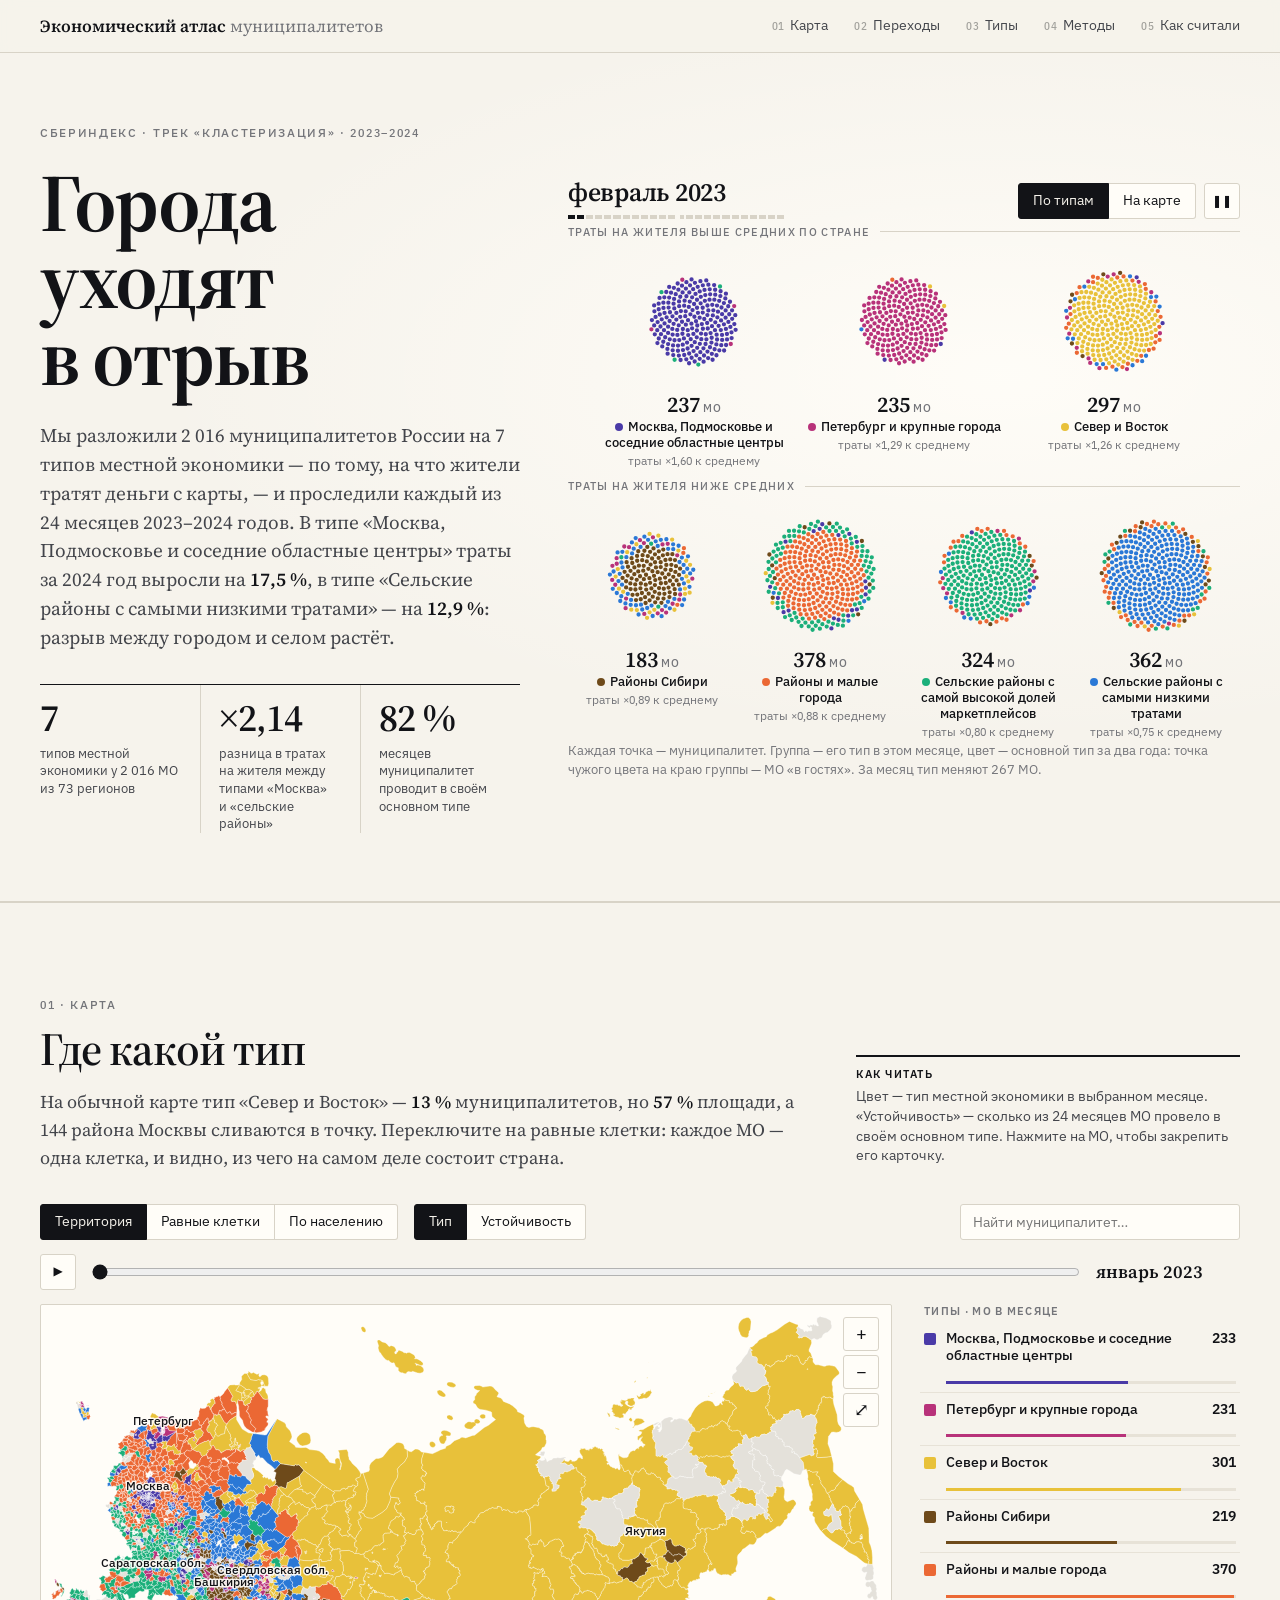
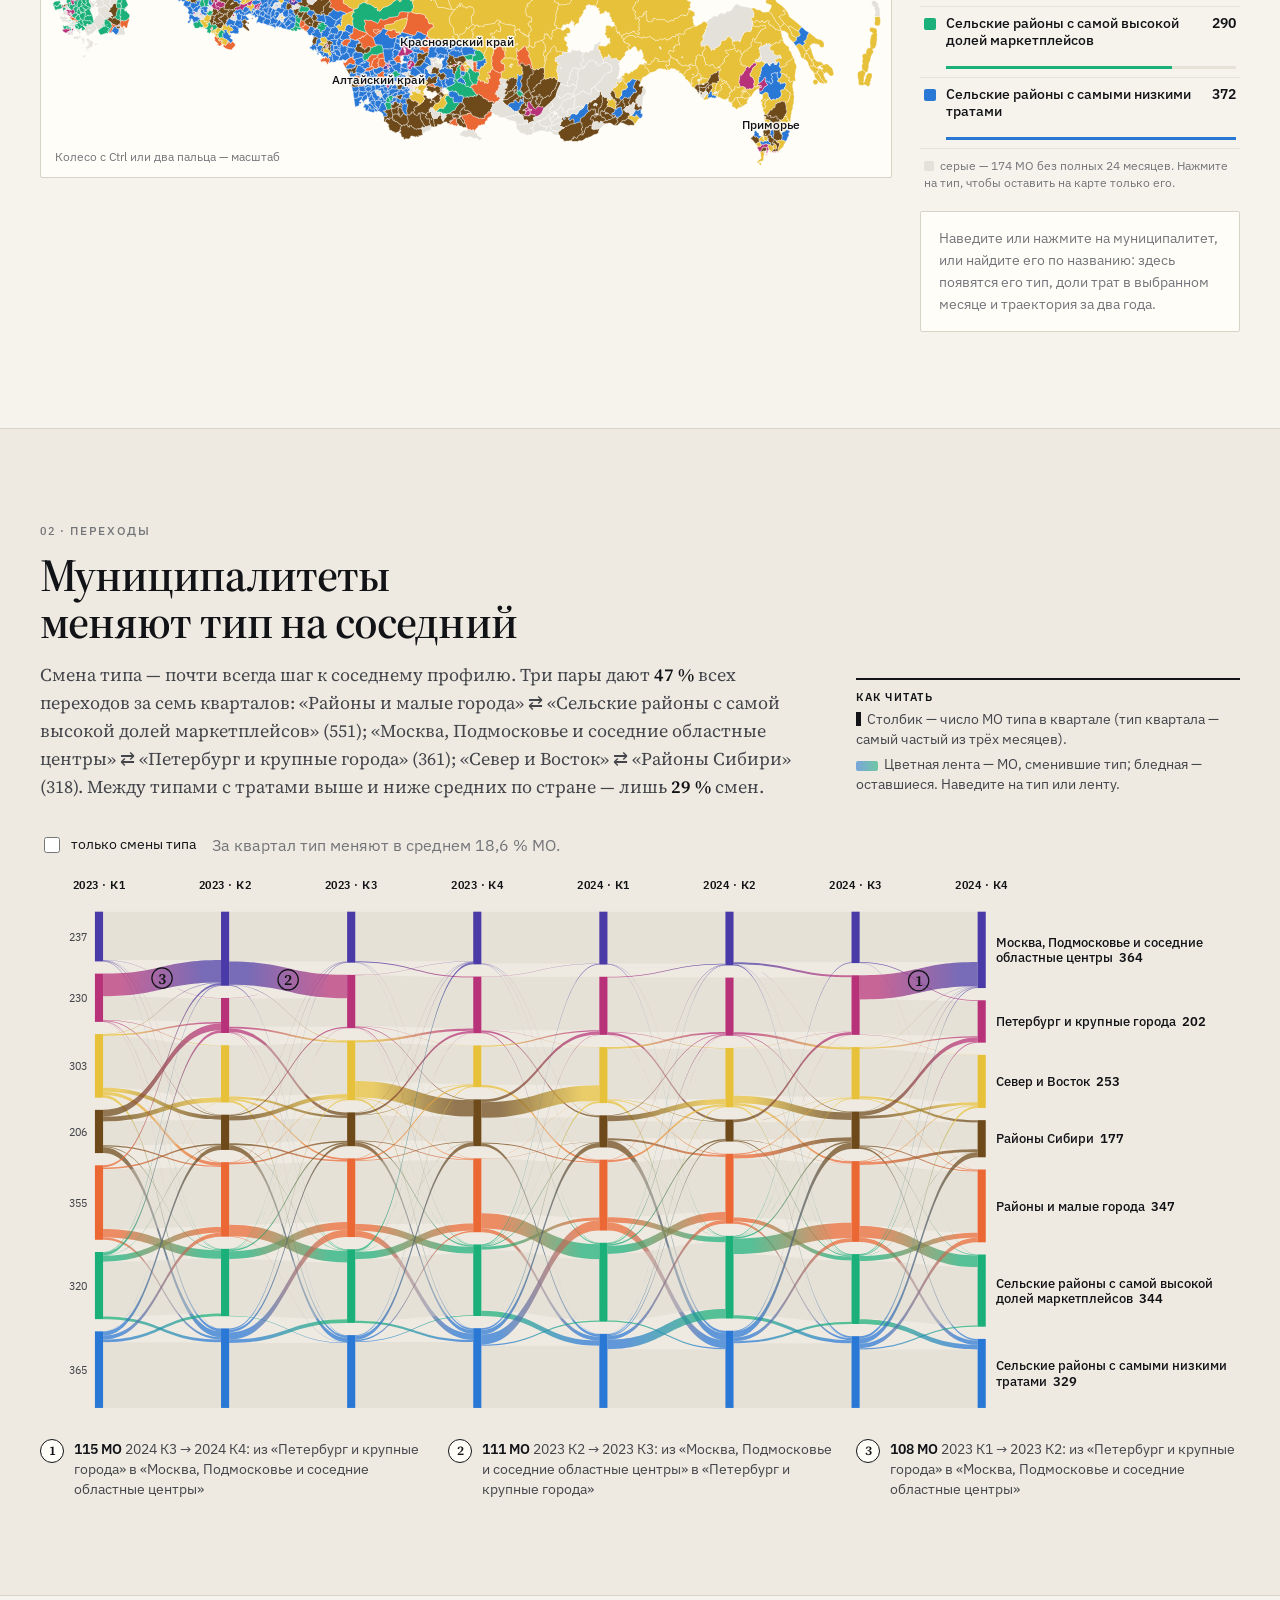
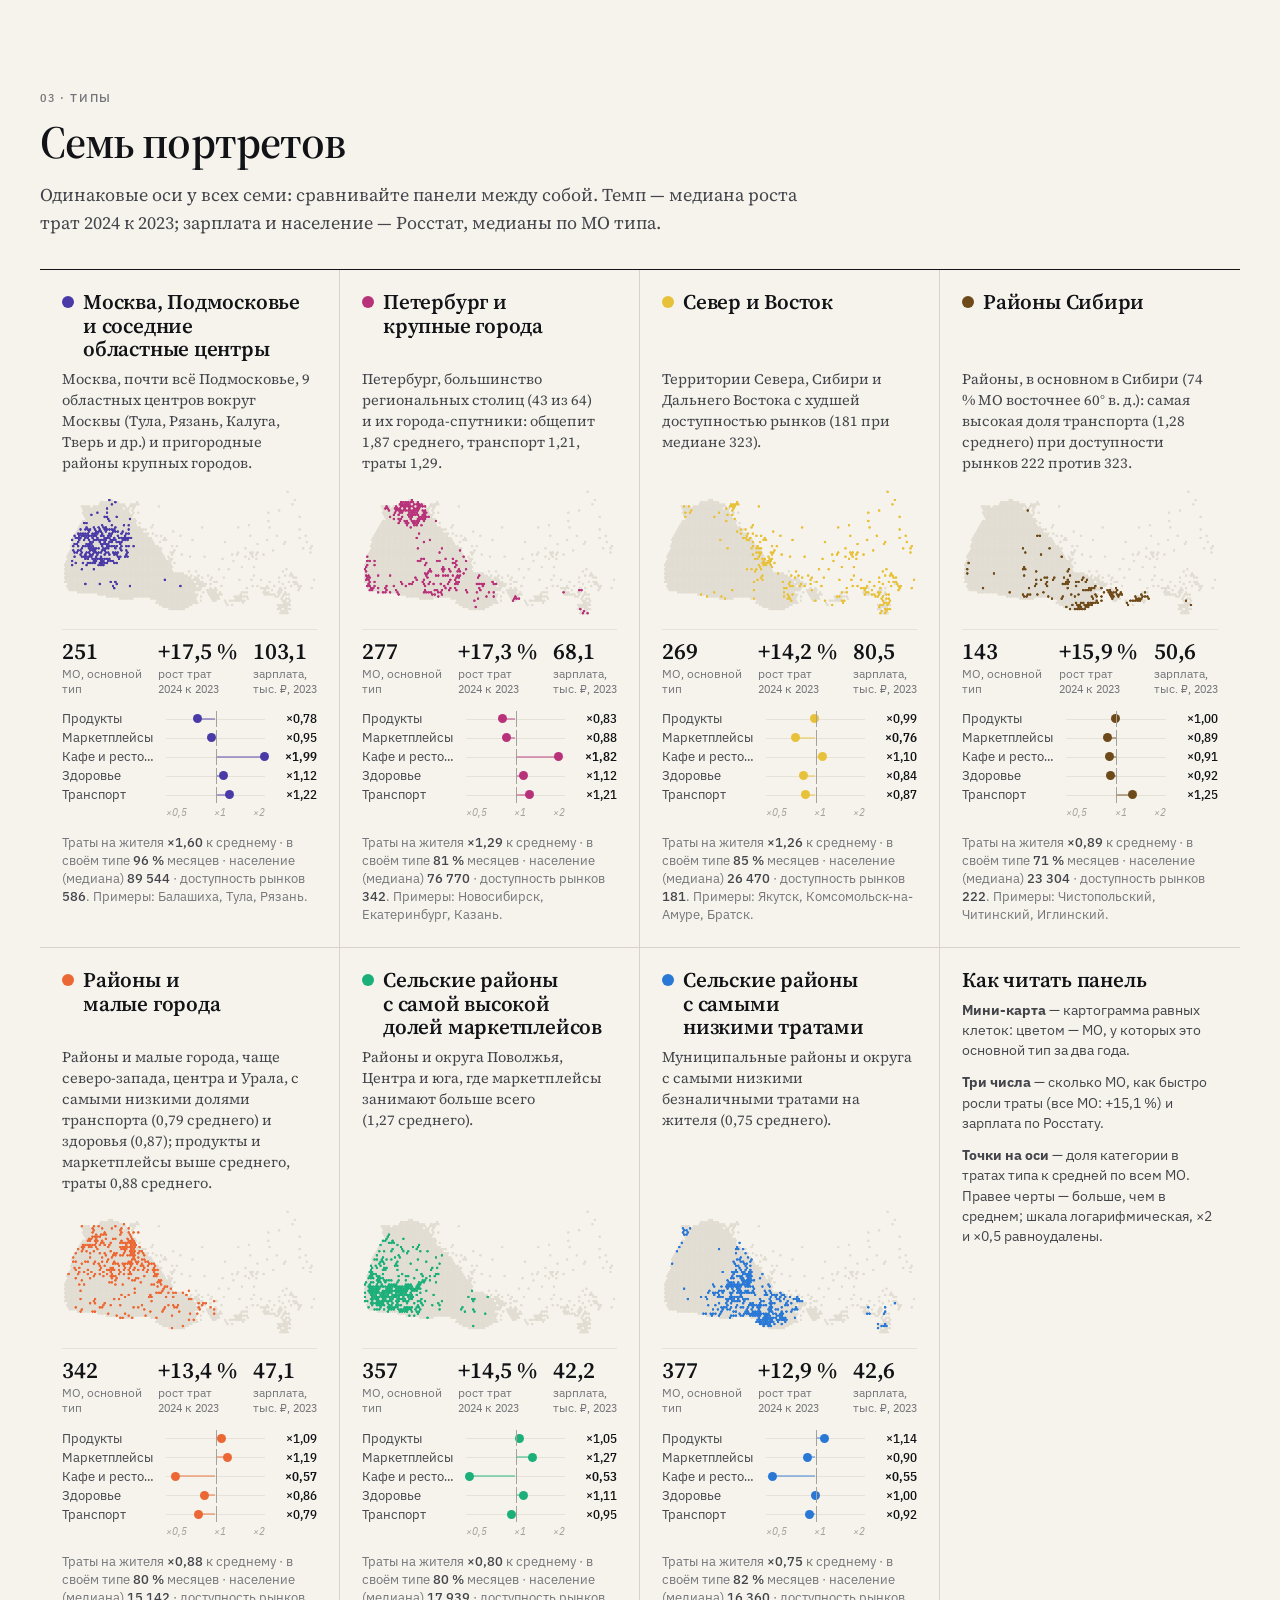
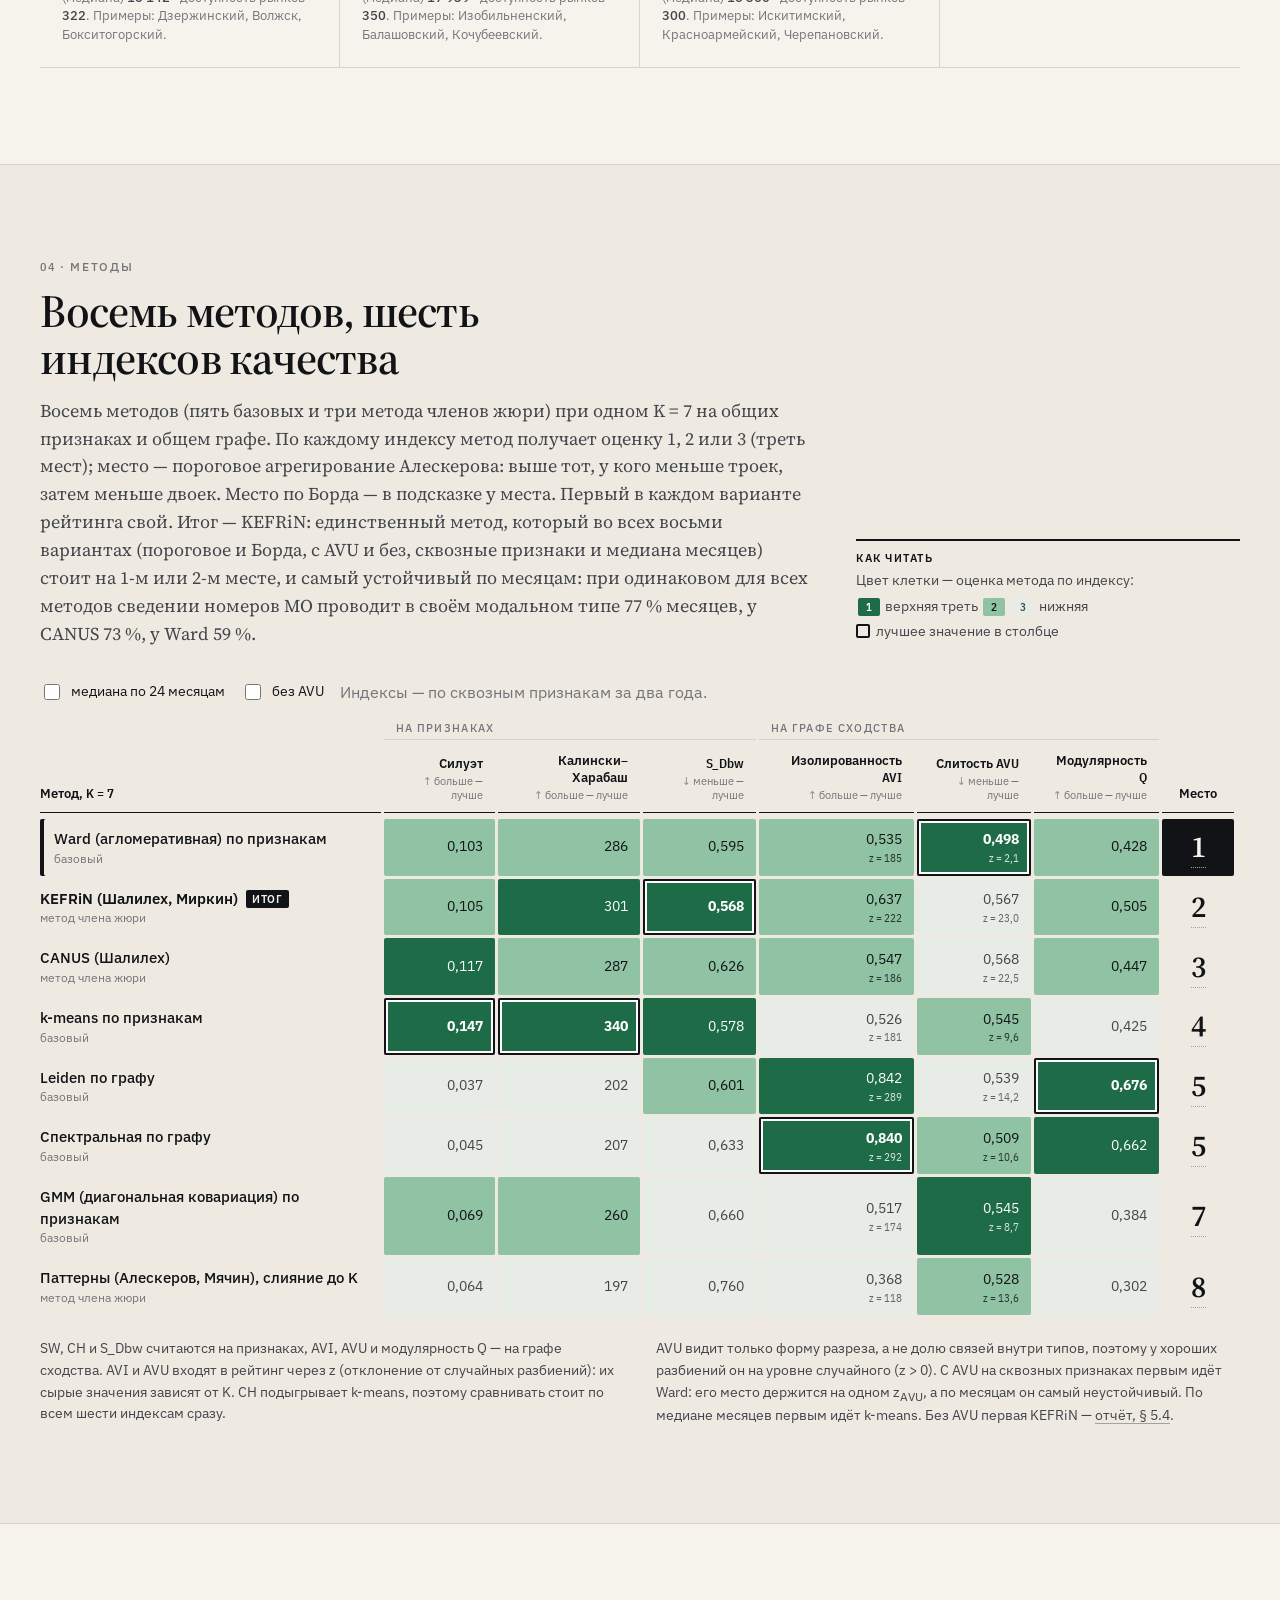
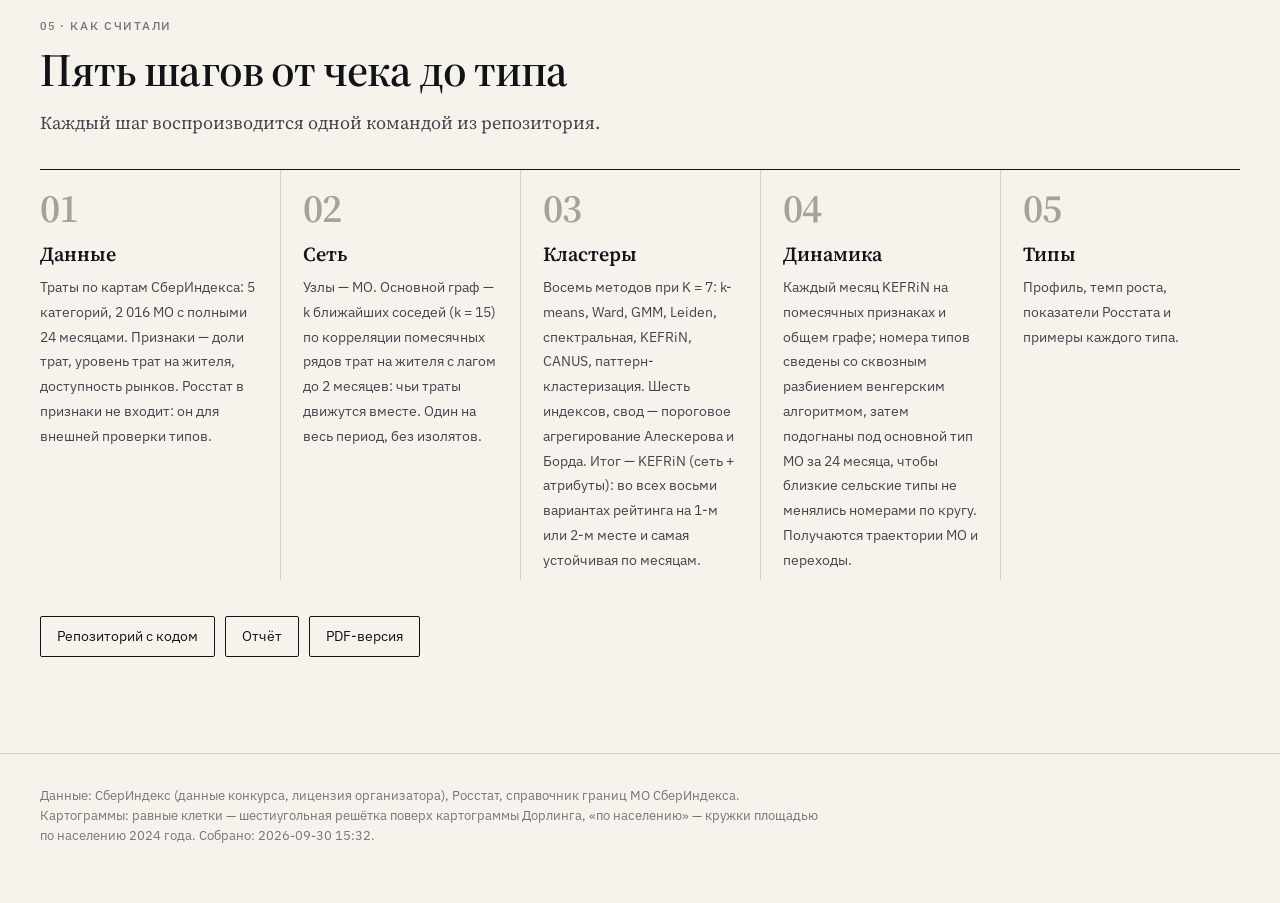
==== commit 63877b0f: "Сравнение: восемь методов (Ward, GMM, спектральная); правило выбора KEFRiN — 1–2 место во всех восьм" ====
--- a/site/index.html
+++ b/site/index.html
@@ -118,8 +118,8 @@
   <section class="block alt" id="methods">
     <div class="wrap">
       <header class="sec-head">
-        <div><span class="num">04 · Методы</span><h2>Пять методов, шесть индексов качества</h2>
-          <p class="sub">Пять методов при одном K&nbsp;=&nbsp;7 на общих признаках и общем графе. По каждому индексу метод получает оценку 1, 2 или 3 (треть мест); место — пороговое агрегирование Алескерова: выше тот, у кого меньше троек, затем меньше двоек. Место по Борда — в подсказке у места.</p></div>
+        <div><span class="num">04 · Методы</span><h2>Восемь методов, шесть индексов качества</h2>
+          <p class="sub">Восемь методов (пять базовых и три метода членов жюри) при одном K&nbsp;=&nbsp;7 на общих признаках и общем графе. По каждому индексу метод получает оценку 1, 2 или 3 (треть мест); место — пороговое агрегирование Алескерова: выше тот, у кого меньше троек, затем меньше двоек. Место по Борда — в подсказке у места. Первый в каждом варианте рейтинга свой. Итог — KEFRiN: единственный метод, который во всех восьми вариантах (пороговое и Борда, с AVU и без, сквозные признаки и медиана месяцев) стоит на 1-м или 2-м месте, и самый устойчивый по месяцам: при одинаковом для всех методов сведении номеров МО проводит в своём модальном типе 77&nbsp;% месяцев, у CANUS 73&nbsp;%, у Ward 59&nbsp;%.</p></div>
         <aside class="howto"><b>Как читать</b>
           <p>Цвет клетки — оценка метода по индексу:</p>
           <p class="grades"><span class="g1">1</span> верхняя треть <span class="g2">2</span> <span class="g3">3</span> нижняя</p>
@@ -134,7 +134,7 @@
       <div class="scroll-x"><table id="methods-table" class="mtable"></table></div>
       <div class="notes">
         <p class="note">SW, CH и S_Dbw считаются на признаках, AVI, AVU и модулярность Q — на графе сходства. AVI и AVU входят в рейтинг через z (отклонение от случайных разбиений): их сырые значения зависят от K. CH подыгрывает k-means, поэтому сравнивать стоит по всем шести индексам сразу.</p>
-        <p class="note">AVU видит только форму разреза, а не долю связей внутри типов, поэтому у хороших разбиений он на уровне случайного (z&nbsp;&gt;&nbsp;0); без AVU лидер не меняется — <span id="avu-link"></span>.</p>
+        <p class="note">AVU видит только форму разреза, а не долю связей внутри типов, поэтому у хороших разбиений он на уровне случайного (z&nbsp;&gt;&nbsp;0). С AVU на сквозных признаках первым идёт Ward: его место держится на одном z<sub>AVU</sub>, а по месяцам он самый неустойчивый. По медиане месяцев первым идёт k-means. Без AVU первая KEFRiN — <span id="avu-link"></span>.</p>
       </div>
     </div>
   </section>
@@ -148,7 +148,7 @@
       <ol class="pipeline">
         <li><b>Данные</b><span>Траты по картам СберИндекса: 5 категорий, 2 016 МО с полными 24 месяцами. Признаки — доли трат, уровень трат на жителя, доступность рынков. Росстат в признаки не входит: он для внешней проверки типов.</span></li>
         <li><b>Сеть</b><span>Узлы — МО. Основной граф — k ближайших соседей (k&nbsp;=&nbsp;15) по корреляции помесячных рядов трат на жителя с лагом до 2 месяцев: чьи траты движутся вместе. Один на весь период, без изолятов.</span></li>
-        <li><b>Кластеры</b><span>Пять методов при K&nbsp;=&nbsp;7: k-means, Leiden, KEFRiN, CANUS, паттерн-кластеризация. Шесть индексов, свод — пороговое агрегирование Алескерова. Итог — KEFRiN (сеть + атрибуты).</span></li>
+        <li><b>Кластеры</b><span>Восемь методов при K&nbsp;=&nbsp;7: k-means, Ward, GMM, Leiden, спектральная, KEFRiN, CANUS, паттерн-кластеризация. Шесть индексов, свод — пороговое агрегирование Алескерова и Борда. Итог — KEFRiN (сеть + атрибуты): во всех восьми вариантах рейтинга на 1-м или 2-м месте и самая устойчивая по месяцам.</span></li>
         <li><b>Динамика</b><span>Каждый месяц KEFRiN на помесячных признаках и общем графе; номера типов сведены со сквозным разбиением венгерским алгоритмом, затем подогнаны под основной тип МО за 24 месяца, чтобы близкие сельские типы не менялись номерами по кругу. Получаются траектории МО и переходы.</span></li>
         <li><b>Типы</b><span>Профиль, темп роста, показатели Росстата и примеры каждого типа.</span></li>
       </ol>
